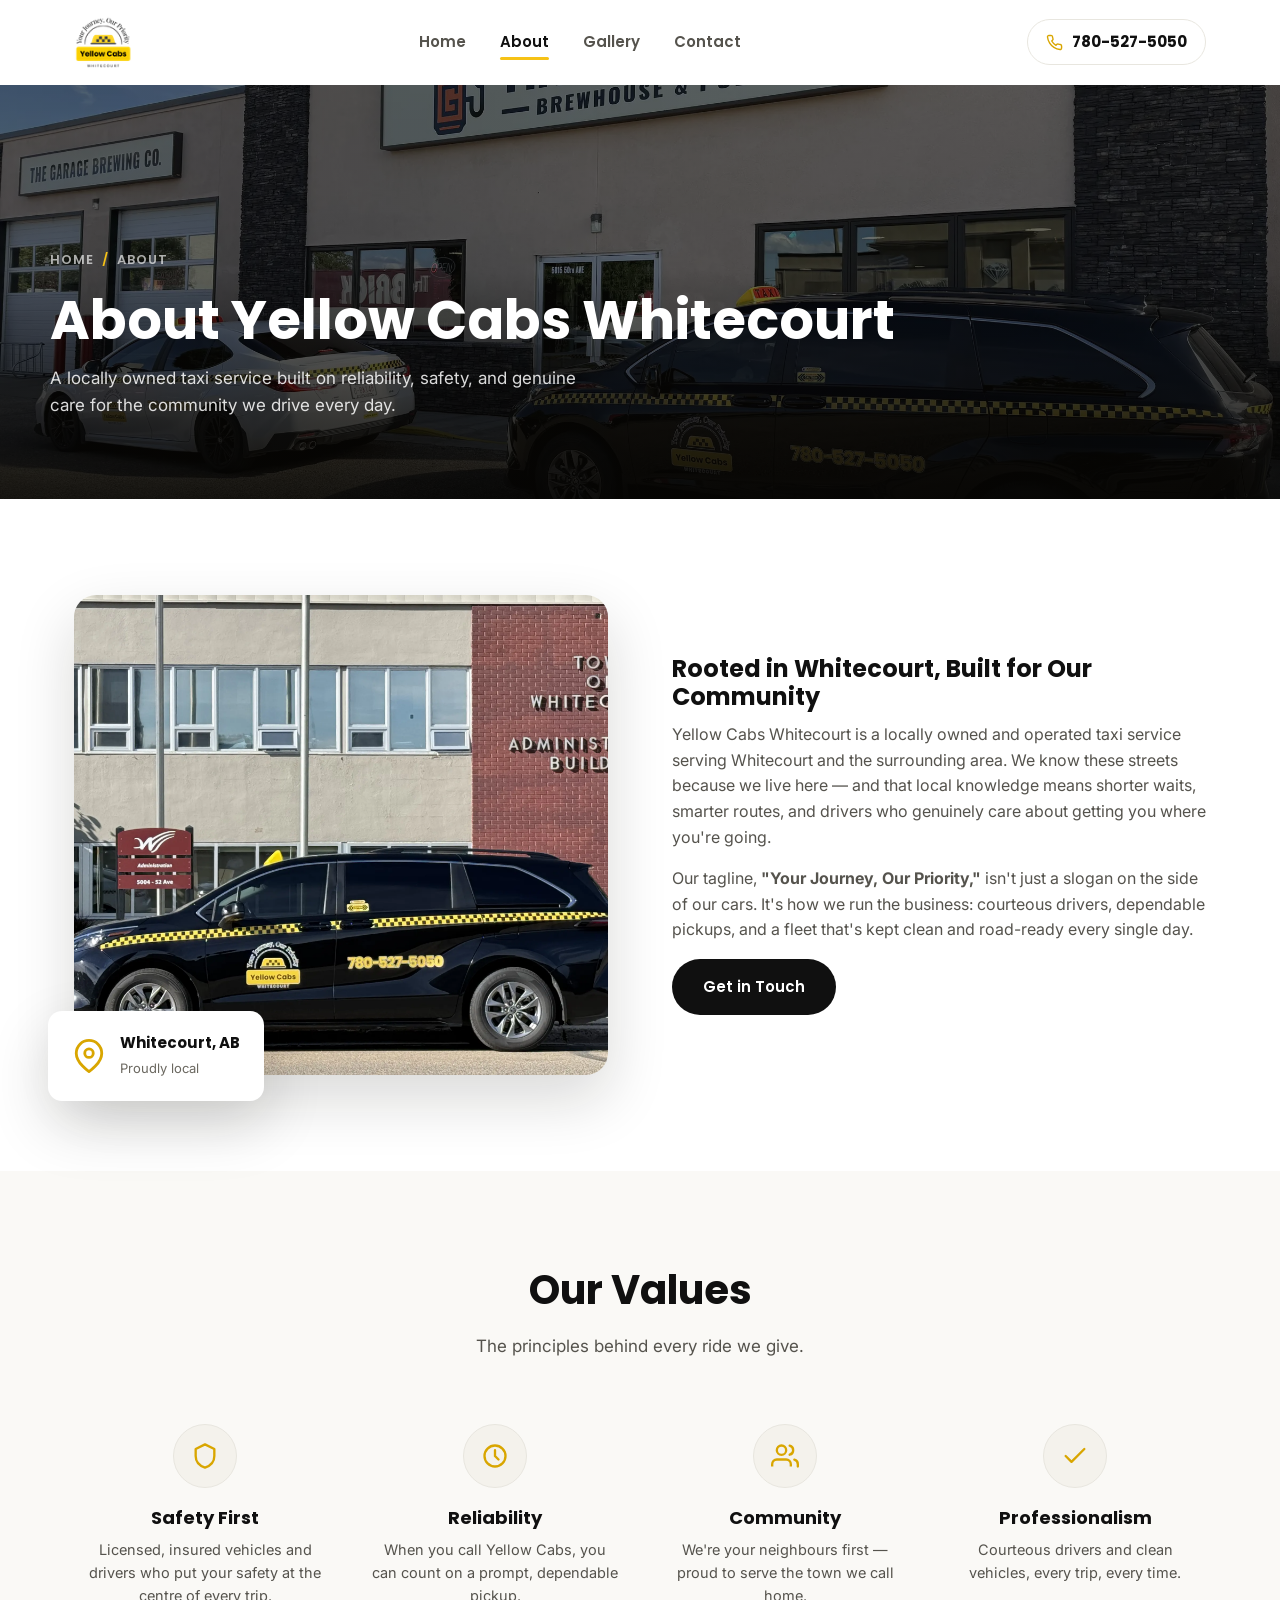
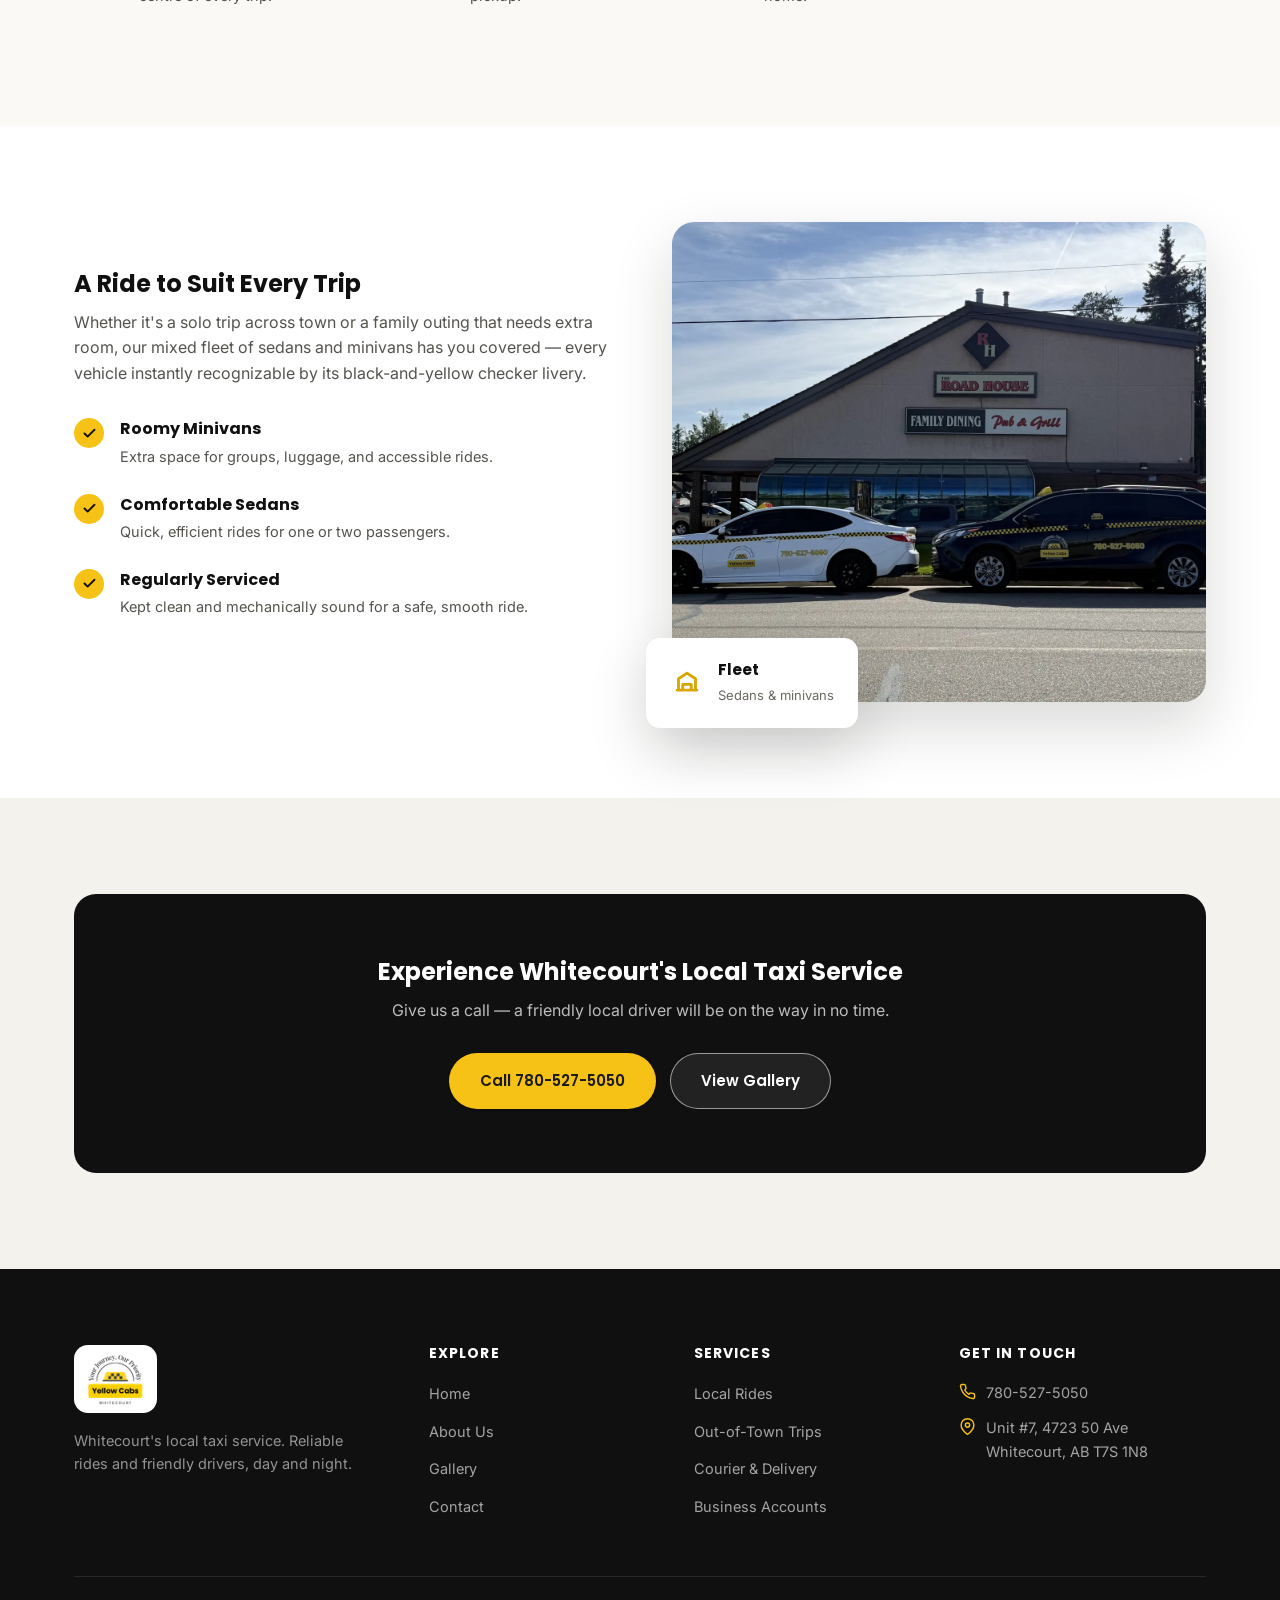
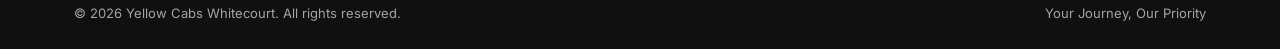
==== about.html @ 1f2db52a "Move site files to repo root for static host deploy Hostinger's Git deploy publishes the repo as-is " ====
<!DOCTYPE html>
<html lang="en">
<head>
<meta charset="UTF-8">
<meta name="viewport" content="width=device-width, initial-scale=1.0">
<title>About Us | Yellow Cabs Whitecourt</title>
<meta name="description" content="Learn about Yellow Cabs Whitecourt — a locally owned and operated taxi service committed to safe, reliable, courteous rides across Whitecourt, Alberta.">
<link rel="icon" type="image/svg+xml" href="favicon.svg">
<link rel="preconnect" href="https://fonts.googleapis.com">
<link rel="preconnect" href="https://fonts.gstatic.com" crossorigin>
<link rel="stylesheet" href="css/style.css">
</head>
<body>
<a class="skip-link" href="#main-content">Skip to main content</a>

<header class="site-header">
  <div class="container header-inner">
    <a href="index.html" class="brand">
      <img src="images/logo.webp" alt="Yellow Cabs Whitecourt" class="brand-logo" width="68" height="60">
    </a>

    <nav class="main-nav" id="mainNav">
      <ul>
        <li><a href="index.html">Home</a></li>
        <li><a href="about.html" class="active">About</a></li>
        <li><a href="gallery.html">Gallery</a></li>
        <li><a href="contact.html">Contact</a></li>
      </ul>
    </nav>

    <div class="header-actions">
      <a href="tel:7805275050" class="phone-pill" aria-label="Call Yellow Cabs Whitecourt at 780-527-5050">
        <svg aria-hidden="true" focusable="false" viewBox="0 0 24 24" fill="none" stroke="currentColor" stroke-width="2"><path d="M22 16.92v3a2 2 0 0 1-2.18 2 19.79 19.79 0 0 1-8.63-3.07 19.5 19.5 0 0 1-6-6 19.79 19.79 0 0 1-3.07-8.67A2 2 0 0 1 4.11 2h3a2 2 0 0 1 2 1.72c.127.96.361 1.903.7 2.81a2 2 0 0 1-.45 2.11L8.09 9.91a16 16 0 0 0 6 6l1.27-1.27a2 2 0 0 1 2.11-.45c.907.339 1.85.573 2.81.7A2 2 0 0 1 22 16.92z" stroke-linecap="round" stroke-linejoin="round"/></svg>
        <span>780-527-5050</span>
      </a>
      <button class="nav-toggle" id="navToggle" aria-label="Toggle menu" aria-expanded="false" aria-controls="mainNav">
        <span class="nav-toggle-icon"><span></span></span>
      </button>
    </div>
  </div>
</header>

<main id="main-content">
<section class="page-hero">
  <div class="hero-media">
    <img src="images/hero/about-hero.webp" alt="Yellow Cabs Whitecourt taxis outside a local Whitecourt business">
  </div>
  <div class="container hero-content">
    <div class="breadcrumb">Home <span>/</span> About</div>
    <h1>About Yellow Cabs Whitecourt</h1>
    <p>A locally owned taxi service built on reliability, safety, and genuine care for the community we drive every day.</p>
  </div>
</section>

<section class="section">
  <div class="container">
    <div class="split">
      <div class="split-media">
        <img src="images/hero/about-story.webp" alt="Yellow Cabs Whitecourt taxi outside the Town of Whitecourt Administration Building" loading="lazy">
        <div class="float-card">
          <svg aria-hidden="true" focusable="false" viewBox="0 0 24 24" fill="none" stroke="currentColor" stroke-width="2"><path d="M21 10c0 7-9 13-9 13s-9-6-9-13a9 9 0 0 1 18 0z"/><circle cx="12" cy="10" r="3"/></svg>
          <div><b>Whitecourt, AB</b><span>Proudly local</span></div>
        </div>
      </div>
      <div>
        <h2>Rooted in Whitecourt, Built for Our Community</h2>
        <p>Yellow Cabs Whitecourt is a locally owned and operated taxi service serving Whitecourt and the surrounding area. We know these streets because we live here — and that local knowledge means shorter waits, smarter routes, and drivers who genuinely care about getting you where you're going.</p>
        <p>Our tagline, <strong>"Your Journey, Our Priority,"</strong> isn't just a slogan on the side of our cars. It's how we run the business: courteous drivers, dependable pickups, and a fleet that's kept clean and road-ready every single day.</p>
        <a href="contact.html" class="btn btn-dark">Get in Touch</a>
      </div>
    </div>
  </div>
</section>

<section class="section section--soft">
  <div class="container">
    <div class="section-head center">
      <h2>Our Values</h2>
      <p>The principles behind every ride we give.</p>
    </div>
    <div class="grid grid-4">
      <div class="value-card">
        <div class="value-icon"><svg aria-hidden="true" focusable="false" viewBox="0 0 24 24" fill="none" stroke="currentColor" stroke-width="2"><path d="M12 2l8 4v6c0 5-3.4 8.4-8 10-4.6-1.6-8-5-8-10V6l8-4z" stroke-linecap="round" stroke-linejoin="round"/></svg></div>
        <h3>Safety First</h3>
        <p>Licensed, insured vehicles and drivers who put your safety at the centre of every trip.</p>
      </div>
      <div class="value-card">
        <div class="value-icon"><svg aria-hidden="true" focusable="false" viewBox="0 0 24 24" fill="none" stroke="currentColor" stroke-width="2"><circle cx="12" cy="12" r="9"/><path d="M12 7v5l3 3" stroke-linecap="round"/></svg></div>
        <h3>Reliability</h3>
        <p>When you call Yellow Cabs, you can count on a prompt, dependable pickup.</p>
      </div>
      <div class="value-card">
        <div class="value-icon"><svg aria-hidden="true" focusable="false" viewBox="0 0 24 24" fill="none" stroke="currentColor" stroke-width="2"><path d="M17 21v-2a4 4 0 0 0-4-4H5a4 4 0 0 0-4 4v2"/><circle cx="9" cy="7" r="4"/><path d="M23 21v-2a4 4 0 0 0-3-3.87M16 3.13a4 4 0 0 1 0 7.75" stroke-linecap="round"/></svg></div>
        <h3>Community</h3>
        <p>We're your neighbours first — proud to serve the town we call home.</p>
      </div>
      <div class="value-card">
        <div class="value-icon"><svg aria-hidden="true" focusable="false" viewBox="0 0 24 24" fill="none" stroke="currentColor" stroke-width="2"><path d="M20 6L9 17l-5-5" stroke-linecap="round" stroke-linejoin="round"/></svg></div>
        <h3>Professionalism</h3>
        <p>Courteous drivers and clean vehicles, every trip, every time.</p>
      </div>
    </div>
  </div>
</section>

<section class="section">
  <div class="container">
    <div class="split reverse">
      <div class="split-media">
        <img src="images/gallery/full/cab-13.webp" alt="Yellow Cabs Whitecourt taxi vehicle" loading="lazy">
        <div class="float-card">
          <svg aria-hidden="true" focusable="false" viewBox="0 0 24 24" fill="none" stroke="currentColor" stroke-width="2"><path d="M5 17h14M6 17V9l6-4 6 4v8M9 17v-4h6v4" stroke-linecap="round" stroke-linejoin="round"/></svg>
          <div><b>Fleet</b><span>Sedans &amp; minivans</span></div>
        </div>
      </div>
      <div>
        <h2>A Ride to Suit Every Trip</h2>
        <p>Whether it's a solo trip across town or a family outing that needs extra room, our mixed fleet of sedans and minivans has you covered — every vehicle instantly recognizable by its black-and-yellow checker livery.</p>
        <ul class="feature-list">
          <li>
            <span class="check"><svg aria-hidden="true" focusable="false" viewBox="0 0 24 24" fill="none" stroke="currentColor" stroke-width="3"><path d="M20 6L9 17l-5-5" stroke-linecap="round" stroke-linejoin="round"/></svg></span>
            <div><b>Roomy Minivans</b><span>Extra space for groups, luggage, and accessible rides.</span></div>
          </li>
          <li>
            <span class="check"><svg aria-hidden="true" focusable="false" viewBox="0 0 24 24" fill="none" stroke="currentColor" stroke-width="3"><path d="M20 6L9 17l-5-5" stroke-linecap="round" stroke-linejoin="round"/></svg></span>
            <div><b>Comfortable Sedans</b><span>Quick, efficient rides for one or two passengers.</span></div>
          </li>
          <li>
            <span class="check"><svg aria-hidden="true" focusable="false" viewBox="0 0 24 24" fill="none" stroke="currentColor" stroke-width="3"><path d="M20 6L9 17l-5-5" stroke-linecap="round" stroke-linejoin="round"/></svg></span>
            <div><b>Regularly Serviced</b><span>Kept clean and mechanically sound for a safe, smooth ride.</span></div>
          </li>
        </ul>
      </div>
    </div>
  </div>
</section>

<section class="section section--alt">
  <div class="container">
    <div class="cta-dark">
      <h2>Experience Whitecourt's Local Taxi Service</h2>
      <p>Give us a call — a friendly local driver will be on the way in no time.</p>
      <div class="actions">
        <a href="tel:7805275050" class="btn btn-primary">Call 780-527-5050</a>
        <a href="gallery.html" class="btn btn-outline-light">View Gallery</a>
      </div>
    </div>
  </div>
</section>

</main>

<footer class="site-footer">
  <div class="container">
    <div class="footer-top">
      <div class="footer-brand">
        <a href="index.html" class="brand">
          <span class="brand-logo-plate"><img src="images/logo.webp" alt="Yellow Cabs Whitecourt" class="brand-logo" width="68" height="60"></span>
        </a>
        <p>Whitecourt's local taxi service. Reliable rides and friendly drivers, day and night.</p>
      </div>
      <div class="footer-col">
        <h4>Explore</h4>
        <ul>
          <li><a href="index.html">Home</a></li>
          <li><a href="about.html">About Us</a></li>
          <li><a href="gallery.html">Gallery</a></li>
          <li><a href="contact.html">Contact</a></li>
        </ul>
      </div>
      <div class="footer-col">
        <h4>Services</h4>
        <ul>
          <li><a href="index.html#services">Local Rides</a></li>
          <li><a href="index.html#services">Out-of-Town Trips</a></li>
          <li><a href="index.html#services">Courier &amp; Delivery</a></li>
          <li><a href="index.html#services">Business Accounts</a></li>
        </ul>
      </div>
      <div class="footer-col">
        <h4>Get in Touch</h4>
        <ul>
          <li class="contact-line">
            <svg aria-hidden="true" focusable="false" viewBox="0 0 24 24" fill="none" stroke="currentColor" stroke-width="2"><path d="M22 16.92v3a2 2 0 0 1-2.18 2 19.79 19.79 0 0 1-8.63-3.07 19.5 19.5 0 0 1-6-6 19.79 19.79 0 0 1-3.07-8.67A2 2 0 0 1 4.11 2h3a2 2 0 0 1 2 1.72c.127.96.361 1.903.7 2.81a2 2 0 0 1-.45 2.11L8.09 9.91a16 16 0 0 0 6 6l1.27-1.27a2 2 0 0 1 2.11-.45c.907.339 1.85.573 2.81.7A2 2 0 0 1 22 16.92z" stroke-linecap="round" stroke-linejoin="round"/></svg>
            <a href="tel:7805275050">780-527-5050</a>
          </li>
          <li class="contact-line">
            <svg aria-hidden="true" focusable="false" viewBox="0 0 24 24" fill="none" stroke="currentColor" stroke-width="2"><path d="M21 10c0 7-9 13-9 13s-9-6-9-13a9 9 0 0 1 18 0z"/><circle cx="12" cy="10" r="3"/></svg>
            <span>Unit #7, 4723 50 Ave<br>Whitecourt, AB T7S 1N8</span>
          </li>
        </ul>
      </div>
    </div>
    <div class="footer-bottom">
      <span>&copy; <span id="year"></span> Yellow Cabs Whitecourt. All rights reserved.</span>
      <span>Your Journey, Our Priority</span>
    </div>
  </div>
</footer>

<script>document.getElementById('year').textContent = new Date().getFullYear();</script>
<script src="js/main.js"></script>
</body>
</html>
---- css/style.css ----
/* ===========================================================
   Yellow Cabs Whitecourt — stylesheet
   Light, premium, professional taxi company website
   =========================================================== */

@import url('https://fonts.googleapis.com/css2?family=Poppins:wght@500;600;700;800&family=Inter:wght@400;500;600;700&display=swap');

:root {
  --color-bg: #ffffff;
  --color-bg-soft: #faf9f6;
  --color-bg-alt: #f4f2ec;
  --color-ink: #1a1a1a;
  --color-ink-soft: #55534d;
  --color-ink-faint: #6b6860;
  --color-line: #e8e6df;
  --color-accent: #f6c216;
  --color-accent-dark: #d9a600;
  --color-accent-ink: #1a1a1a;
  --color-black: #101010;
  --color-black-soft: #201f1c;
  --shadow-sm: 0 1px 3px rgba(20, 18, 10, 0.06), 0 1px 2px rgba(20, 18, 10, 0.08);
  --shadow-md: 0 8px 24px rgba(20, 18, 10, 0.10);
  --shadow-lg: 0 24px 60px rgba(20, 18, 10, 0.16);
  --radius-sm: 8px;
  --radius-md: 14px;
  --radius-lg: 22px;
  --radius-pill: 999px;
  --font-head: 'Poppins', 'Segoe UI', Arial, sans-serif;
  --font-body: 'Inter', 'Segoe UI', Arial, sans-serif;
  --container: 1180px;
}

* { box-sizing: border-box; }
html { scroll-behavior: smooth; }

body {
  margin: 0;
  font-family: var(--font-body);
  color: var(--color-ink);
  background: var(--color-bg);
  line-height: 1.6;
  -webkit-font-smoothing: antialiased;
}

img { max-width: 100%; display: block; }
a { color: inherit; text-decoration: none; }
ul { margin: 0; padding: 0; list-style: none; }
h1, h2, h3, h4 { font-family: var(--font-head); font-weight: 700; line-height: 1.15; margin: 0 0 .5em; color: var(--color-black); }
p { margin: 0 0 1em; color: var(--color-ink-soft); }
button { font-family: inherit; }

::selection { background: var(--color-accent); color: var(--color-black); }

/* Focus rings: dark ring for controls on light surfaces, yellow ring for
   controls that sit on photos / the dark header, footer and lightbox. */
:focus-visible {
  outline: 3px solid var(--color-black);
  outline-offset: 3px;
  border-radius: 4px;
}
.hero :focus-visible,
.page-hero :focus-visible,
.trust-bar :focus-visible,
.site-footer :focus-visible,
.cta-dark :focus-visible,
.lightbox :focus-visible {
  outline-color: var(--color-accent);
}
.btn:focus-visible { border-radius: var(--radius-pill); }
.phone-pill:focus-visible { border-radius: var(--radius-pill); }
.nav-toggle:focus-visible,
.lightbox-close:focus-visible,
.lightbox-prev:focus-visible,
.lightbox-next:focus-visible {
  border-radius: 50%;
}
.gallery-grid figure:focus-visible { border-radius: var(--radius-md); outline-offset: 2px; }

.skip-link {
  position: absolute;
  top: -60px;
  left: 16px;
  z-index: 1200;
  background: var(--color-black);
  color: #fff;
  font-family: var(--font-head);
  font-weight: 600;
  font-size: 14px;
  padding: 12px 20px;
  border-radius: var(--radius-sm);
  transition: top .2s ease;
}
.skip-link:focus-visible {
  top: 16px;
  outline-color: var(--color-accent);
}

.visually-hidden {
  position: absolute;
  width: 1px; height: 1px;
  padding: 0; margin: -1px;
  overflow: hidden;
  clip: rect(0,0,0,0);
  white-space: nowrap;
  border: 0;
}

@media (prefers-reduced-motion: reduce) {
  html { scroll-behavior: auto; }
  *, *::before, *::after {
    animation-duration: 0.001ms !important;
    animation-iteration-count: 1 !important;
    transition-duration: 0.001ms !important;
    scroll-behavior: auto !important;
  }
  .service-card:hover,
  .btn:hover,
  .strip a:hover img,
  .gallery-grid figure:hover img {
    transform: none;
  }
}

.container {
  width: 100%;
  max-width: var(--container);
  margin: 0 auto;
  padding: 0 24px;
}

.section { padding: 96px 0; }
.section--soft { background: var(--color-bg-soft); }
.section--alt { background: var(--color-bg-alt); }
.section--tight { padding: 64px 0; }

.section-head { max-width: 640px; margin-bottom: 56px; }
.section-head.center { margin-left: auto; margin-right: auto; text-align: center; }
.section-head h2 { font-size: clamp(28px, 3.4vw, 40px); }
.section-head p { font-size: 17px; }

/* ---------- Buttons ---------- */
.btn {
  display: inline-flex;
  align-items: center;
  justify-content: center;
  gap: 10px;
  font-family: var(--font-head);
  font-weight: 600;
  font-size: 15px;
  padding: 15px 30px;
  border-radius: var(--radius-pill);
  border: 1px solid transparent;
  cursor: pointer;
  transition: transform .18s ease, box-shadow .18s ease, background .18s ease, color .18s ease, border-color .18s ease;
  white-space: nowrap;
}
.btn svg { width: 18px; height: 18px; flex: none; }
.btn-primary {
  background: var(--color-accent);
  color: var(--color-accent-ink);
  box-shadow: var(--shadow-sm);
}
.btn-primary:hover { background: var(--color-accent-dark); transform: translateY(-2px); box-shadow: var(--shadow-md); }
.btn-dark {
  background: var(--color-black);
  color: #fff;
}
.btn-dark:hover { background: var(--color-black-soft); transform: translateY(-2px); box-shadow: var(--shadow-md); }
.btn-outline {
  background: transparent;
  color: var(--color-black);
  border-color: rgba(16,16,16,.18);
}
.btn-outline:hover { border-color: var(--color-black); transform: translateY(-2px); }
.btn-outline-light {
  background: rgba(255,255,255,.08);
  color: #fff;
  border-color: rgba(255,255,255,.55);
  backdrop-filter: blur(6px);
}
.btn-outline-light:hover { background: rgba(255,255,255,.18); border-color: #fff; }
.btn-block { width: 100%; }

/* ---------- Header ---------- */
.site-header {
  position: sticky;
  top: 0;
  z-index: 100;
  background: rgba(255,255,255,.92);
  backdrop-filter: blur(10px);
  border-bottom: 1px solid transparent;
  transition: box-shadow .25s ease, border-color .25s ease;
}
.site-header.is-scrolled { box-shadow: 0 2px 18px rgba(20,18,10,.08); border-color: var(--color-line); }

.header-inner {
  display: flex;
  align-items: center;
  justify-content: space-between;
  gap: 24px;
  height: 84px;
}

.brand { display: flex; align-items: center; gap: 12px; }
.brand-logo { height: 52px; width: auto; flex: none; }
.brand-logo-plate {
  display: inline-flex;
  align-items: center;
  background: #fff;
  padding: 8px 12px;
  border-radius: var(--radius-md);
}

.main-nav { display: flex; align-items: center; gap: 40px; }
.main-nav ul { display: flex; gap: 34px; }
.main-nav a {
  font-family: var(--font-head);
  font-weight: 600;
  font-size: 15px;
  color: var(--color-ink-soft);
  position: relative;
  padding: 6px 0;
  transition: color .18s ease;
}
.main-nav a:hover { color: var(--color-black); }
.main-nav a.active { color: var(--color-black); }
.main-nav a.active::after {
  content: "";
  position: absolute;
  left: 0; right: 0; bottom: -2px;
  height: 3px;
  border-radius: 2px;
  background: var(--color-accent);
}

.header-actions { display: flex; align-items: center; gap: 14px; }
.phone-pill {
  display: inline-flex;
  align-items: center;
  gap: 9px;
  font-family: var(--font-head);
  font-weight: 700;
  font-size: 15px;
  color: var(--color-black);
  padding: 10px 18px;
  border: 1.5px solid var(--color-line);
  border-radius: var(--radius-pill);
  transition: border-color .18s ease, background .18s ease;
}
.phone-pill svg { width: 17px; height: 17px; color: var(--color-accent-dark); flex: none; }
.phone-pill:hover { border-color: var(--color-accent); background: var(--color-bg-soft); }

.nav-toggle {
  display: none;
  width: 44px; height: 44px;
  border-radius: 50%;
  border: 1.5px solid var(--color-line);
  background: #fff;
  align-items: center;
  justify-content: center;
  cursor: pointer;
}
.nav-toggle span, .nav-toggle::before, .nav-toggle::after { content:""; }
.nav-toggle-icon { position: relative; width: 20px; height: 14px; }
.nav-toggle-icon span, .nav-toggle-icon::before, .nav-toggle-icon::after {
  content: "";
  position: absolute; left: 0; right: 0; height: 2px; background: var(--color-black); border-radius: 2px;
  transition: transform .25s ease, opacity .25s ease, top .25s ease;
}
.nav-toggle-icon::before { top: 0; }
.nav-toggle-icon span { top: 6px; }
.nav-toggle-icon::after { top: 12px; }
.nav-toggle.is-open .nav-toggle-icon::before { top: 6px; transform: rotate(45deg); }
.nav-toggle.is-open .nav-toggle-icon span { opacity: 0; }
.nav-toggle.is-open .nav-toggle-icon::after { top: 6px; transform: rotate(-45deg); }

/* ---------- Hero ---------- */
.hero {
  position: relative;
  min-height: 88vh;
  display: flex;
  align-items: flex-end;
  color: #fff;
  overflow: hidden;
}
.hero-media { position: absolute; inset: 0; z-index: 0; }
.hero-media img { width: 100%; height: 100%; object-fit: cover; }
.hero-media::after {
  content: "";
  position: absolute; inset: 0;
  background: linear-gradient(180deg, rgba(8,7,5,.58) 0%, rgba(8,7,5,.58) 45%, rgba(6,5,3,.92) 100%);
}
.hero-content { position: relative; z-index: 1; padding: 120px 0 76px; }
.hero h1 {
  color: #fff;
  font-size: clamp(38px, 5.6vw, 68px);
  max-width: 820px;
  letter-spacing: -.01em;
  margin-bottom: 22px;
}
.hero h1 em { font-style: normal; color: var(--color-accent); }
.hero .lead {
  color: rgba(255,255,255,.86);
  font-size: 19px;
  max-width: 560px;
  margin-bottom: 38px;
}
.hero-actions { display: flex; gap: 16px; flex-wrap: wrap; margin-bottom: 56px; }
.hero-stats {
  display: grid;
  grid-template-columns: repeat(4, auto);
  gap: 40px;
  border-top: 1px solid rgba(255,255,255,.2);
  padding-top: 30px;
  max-width: 780px;
}
.hero-stats .stat b { display:block; font-family: var(--font-head); font-size: 26px; color: #fff; }
.hero-stats .stat span { font-size: 13px; color: rgba(255,255,255,.7); }

/* page hero (about/gallery/contact) */
.page-hero {
  position: relative;
  min-height: 46vh;
  display: flex;
  align-items: center;
  color: #fff;
  overflow: hidden;
}
.page-hero .hero-content { padding: 150px 0 64px; }
.page-hero h1 { color: #fff; font-size: clamp(34px, 5vw, 54px); margin-bottom: 14px; }
.page-hero p { color: rgba(255,255,255,.85); font-size: 17px; max-width: 560px; margin: 0; }
.breadcrumb { display:flex; gap:8px; align-items:center; font-size:13px; font-weight:600; font-family: var(--font-head); color: rgba(255,255,255,.65); margin-bottom: 18px; text-transform: uppercase; letter-spacing: .08em;}
.breadcrumb span { color: var(--color-accent); }

/* ---------- Trust bar ---------- */
.trust-bar {
  background: var(--color-black);
  color: #fff;
}
.trust-bar .container {
  display: flex;
  flex-wrap: wrap;
  gap: 20px 44px;
  justify-content: space-between;
  padding-top: 26px;
  padding-bottom: 26px;
}
.trust-item { display: flex; align-items: center; gap: 12px; font-family: var(--font-head); font-weight: 600; font-size: 14.5px; color: rgba(255,255,255,.92); }
.trust-item svg { width: 22px; height: 22px; color: var(--color-accent); flex: none; }

/* ---------- Cards / grids ---------- */
.grid { display: grid; gap: 28px; }
.grid-3 { grid-template-columns: repeat(3, 1fr); }
.grid-2 { grid-template-columns: repeat(2, 1fr); }
.grid-4 { grid-template-columns: repeat(4, 1fr); }

.service-card {
  background: #fff;
  border: 1px solid var(--color-line);
  border-radius: var(--radius-lg);
  padding: 34px 28px;
  transition: transform .2s ease, box-shadow .2s ease, border-color .2s ease;
}
.service-card:hover { transform: translateY(-6px); box-shadow: var(--shadow-md); border-color: transparent; }
.service-icon {
  width: 54px; height: 54px;
  border-radius: 16px;
  background: var(--color-accent);
  display: flex; align-items: center; justify-content: center;
  margin-bottom: 22px;
}
.service-icon svg { width: 26px; height: 26px; color: var(--color-black); }
.service-card h3 { font-size: 19px; margin-bottom: 10px; }
.service-card p { font-size: 15px; margin: 0; }

.value-card { text-align: center; padding: 8px; }
.value-icon {
  width: 64px; height: 64px;
  margin: 0 auto 20px;
  border-radius: 50%;
  background: var(--color-bg-alt);
  border: 1.5px solid var(--color-line);
  display: flex; align-items: center; justify-content: center;
}
.value-icon svg { width: 28px; height: 28px; color: var(--color-accent-dark); }
.value-card h3 { font-size: 18px; }
.value-card p { font-size: 14.5px; }

/* ---------- Split / feature sections ---------- */
.split {
  display: grid;
  grid-template-columns: 1fr 1fr;
  gap: 64px;
  align-items: center;
}
.split.reverse .split-media { order: 2; }
.split-media { position: relative; }
.split-media img { border-radius: var(--radius-lg); box-shadow: var(--shadow-lg); width: 100%; height: 480px; object-fit: cover; }
.split-media .float-card {
  position: absolute;
  bottom: -26px; left: -26px;
  background: #fff;
  border-radius: var(--radius-md);
  box-shadow: var(--shadow-lg);
  padding: 20px 24px;
  display: flex;
  align-items: center;
  gap: 14px;
}
.split-media .float-card svg { width: 34px; height: 34px; color: var(--color-accent-dark); flex: none; }
.split-media .float-card b { display:block; font-family: var(--font-head); font-size: 15px; color: var(--color-black); }
.split-media .float-card span { font-size: 13px; color: var(--color-ink-faint); }

.feature-list { display: flex; flex-direction: column; gap: 22px; margin: 30px 0 34px; }
.feature-list li { display: flex; gap: 16px; align-items: flex-start; }
.feature-list .check {
  width: 30px; height: 30px; border-radius: 50%;
  background: var(--color-accent);
  display: flex; align-items: center; justify-content: center;
  flex: none; margin-top: 2px;
}
.feature-list .check svg { width: 15px; height: 15px; color: var(--color-black); }
.feature-list b { display:block; font-family: var(--font-head); font-size: 16px; color: var(--color-black); margin-bottom: 2px; }
.feature-list span { font-size: 14.5px; color: var(--color-ink-soft); }

/* ---------- CTA banner ---------- */
.cta-banner {
  background: var(--color-accent);
  border-radius: var(--radius-lg);
  padding: 56px 60px;
  display: flex;
  align-items: center;
  justify-content: space-between;
  gap: 30px;
  flex-wrap: wrap;
}
.cta-banner h2 { font-size: clamp(24px, 3vw, 32px); margin-bottom: 8px; }
.cta-banner p { color: rgba(16,16,16,.72); margin: 0; font-size: 16px; }
.cta-banner .actions { display: flex; gap: 14px; flex-wrap: wrap; }

.cta-dark {
  background: var(--color-black);
  color: #fff;
  border-radius: var(--radius-lg);
  padding: 64px 60px;
  text-align: center;
}
.cta-dark h2 { color: #fff; }
.cta-dark p { color: rgba(255,255,255,.72); max-width: 520px; margin: 0 auto 30px; }
.cta-dark .actions { display: flex; gap: 14px; justify-content: center; flex-wrap: wrap; }

/* ---------- Mini gallery strip ---------- */
.strip { display: grid; grid-template-columns: repeat(4, 1fr); gap: 18px; }
.strip a { border-radius: var(--radius-md); overflow: hidden; display: block; position: relative; aspect-ratio: 4/5; }
.strip img { width: 100%; height: 100%; object-fit: cover; transition: transform .5s ease; }
.strip a:hover img { transform: scale(1.08); }

/* ---------- Gallery grid ---------- */
.gallery-grid {
  column-count: 4;
  column-gap: 16px;
}
.gallery-grid figure {
  margin: 0 0 16px;
  break-inside: avoid;
  border-radius: var(--radius-md);
  overflow: hidden;
  position: relative;
  cursor: zoom-in;
  background: var(--color-bg-alt);
}
.gallery-grid img { width: 100%; height: auto; display: block; transition: transform .5s ease; }
.gallery-grid figure:hover img { transform: scale(1.06); }
.gallery-grid figure::after {
  content: "";
  position: absolute; inset: 0;
  background: linear-gradient(180deg, rgba(0,0,0,0) 55%, rgba(0,0,0,.35) 100%);
  opacity: 0;
  transition: opacity .3s ease;
}
.gallery-grid figure:hover::after { opacity: 1; }
.gallery-grid figure .zoom-badge {
  position: absolute; top: 12px; right: 12px;
  width: 34px; height: 34px; border-radius: 50%;
  background: rgba(255,255,255,.9);
  display: flex; align-items: center; justify-content: center;
  opacity: 0; transform: translateY(-6px);
  transition: opacity .25s ease, transform .25s ease;
}
.gallery-grid figure:hover .zoom-badge { opacity: 1; transform: translateY(0); }
.gallery-grid figure .zoom-badge svg { width: 16px; height: 16px; color: var(--color-black); }

.gallery-loading { text-align:center; padding: 60px 0; color: var(--color-ink-faint); font-family: var(--font-head); }

/* ---------- Lightbox ---------- */
.lightbox {
  position: fixed; inset: 0; z-index: 1000;
  background: rgba(10,9,6,.94);
  display: flex; align-items: center; justify-content: center;
  opacity: 0; visibility: hidden;
  transition: opacity .25s ease;
  padding: 40px;
}
.lightbox.is-open { opacity: 1; visibility: visible; }
.lightbox img { max-width: 90vw; max-height: 84vh; border-radius: 10px; box-shadow: 0 30px 80px rgba(0,0,0,.6); }
.lightbox-close, .lightbox-prev, .lightbox-next {
  position: absolute;
  width: 50px; height: 50px;
  border-radius: 50%;
  background: rgba(255,255,255,.1);
  border: 1px solid rgba(255,255,255,.3);
  color: #fff;
  display: flex; align-items: center; justify-content: center;
  cursor: pointer;
  transition: background .2s ease;
}
.lightbox-close:hover, .lightbox-prev:hover, .lightbox-next:hover { background: rgba(255,255,255,.22); }
.lightbox-close { top: 26px; right: 26px; }
.lightbox-prev { left: 26px; top: 50%; transform: translateY(-50%); }
.lightbox-next { right: 26px; top: 50%; transform: translateY(-50%); }
.lightbox-close svg, .lightbox-prev svg, .lightbox-next svg { width: 20px; height: 20px; }
.lightbox-counter {
  position: absolute; bottom: 26px; left: 50%; transform: translateX(-50%);
  color: rgba(255,255,255,.75); font-family: var(--font-head); font-size: 13px; letter-spacing: .06em;
}

/* ---------- Contact page ---------- */
.contact-grid { display: grid; grid-template-columns: 1fr 1fr; gap: 60px; align-items: start; }
.contact-card {
  display: flex; gap: 18px;
  padding: 26px;
  background: #fff;
  border: 1px solid var(--color-line);
  border-radius: var(--radius-md);
  margin-bottom: 18px;
}
.contact-card .icon {
  width: 50px; height: 50px; border-radius: 14px; flex: none;
  background: var(--color-accent);
  display: flex; align-items: center; justify-content: center;
}
.contact-card .icon svg { width: 22px; height: 22px; color: var(--color-black); }
.contact-card h3 { font-size: 16px; margin-bottom: 4px; }
.contact-card p { margin: 0; font-size: 14.5px; }
.contact-card a.link { font-weight: 600; color: var(--color-black); }
.contact-card a.link:hover { color: var(--color-accent-dark); }

.map-frame {
  border-radius: var(--radius-lg);
  overflow: hidden;
  box-shadow: var(--shadow-md);
  border: 1px solid var(--color-line);
  height: 100%;
  min-height: 460px;
}
.map-frame iframe { width: 100%; height: 100%; min-height: 460px; border: 0; display: block; }

/* ---------- Footer ---------- */
.site-footer { background: var(--color-black); color: rgba(255,255,255,.72); padding: 76px 0 0; }
.footer-top { display: grid; grid-template-columns: 1.4fr 1fr 1fr 1.1fr; gap: 40px; padding-bottom: 56px; border-bottom: 1px solid rgba(255,255,255,.1); }
.footer-brand .brand { margin-bottom: 16px; }
.footer-brand p { font-size: 14.5px; color: rgba(255,255,255,.55); max-width: 280px; }

.footer-col h4 { color: #fff; font-size: 14px; text-transform: uppercase; letter-spacing: .08em; margin-bottom: 20px; }
.footer-col ul { display: flex; flex-direction: column; gap: 12px; }
.footer-col a { font-size: 14.5px; color: rgba(255,255,255,.62); transition: color .18s ease; }
.footer-col a:hover { color: var(--color-accent); }
.footer-col .contact-line { display: flex; gap: 10px; align-items: flex-start; font-size: 14.5px; color: rgba(255,255,255,.62); }
.footer-col .contact-line svg { width: 17px; height: 17px; color: var(--color-accent); flex: none; margin-top: 2px; }

.footer-bottom {
  display: flex; justify-content: space-between; align-items: center;
  padding: 26px 0; gap: 16px; flex-wrap: wrap;
  font-size: 13px; color: rgba(255,255,255,.62);
}
.footer-bottom a { color: rgba(255,255,255,.62); }
.footer-bottom a:hover { color: var(--color-accent); }

/* ---------- Utilities ---------- */
.mt-0 { margin-top: 0; }
.text-center { text-align: center; }

/* ---------- Responsive ---------- */
@media (max-width: 1024px) {
  .grid-3, .grid-4 { grid-template-columns: repeat(2, 1fr); }
  .split { grid-template-columns: 1fr; gap: 46px; }
  .split.reverse .split-media { order: 0; }
  .split-media img { height: 380px; }
  .gallery-grid { column-count: 3; }
  .footer-top { grid-template-columns: 1fr 1fr; }
  .hero-stats { grid-template-columns: repeat(4, auto); gap: 26px; }
  .contact-grid { grid-template-columns: 1fr; }
}

@media (max-width: 760px) {
  .section { padding: 64px 0; }
  /* top/height (not inset+bottom) because .site-header's backdrop-filter creates
     a new containing block for fixed descendants, so "bottom: 0" would resolve
     against the ~84px header box instead of the viewport. vh/dvh sidestep that. */
  .main-nav { position: fixed; top: 84px; left: 0; right: 0; height: calc(100vh - 84px); height: calc(100dvh - 84px); background: #fff; flex-direction: column; align-items: stretch; padding: 20px 24px 40px; gap: 0; transform: translateY(-12px); opacity: 0; visibility: hidden; pointer-events: none; transition: opacity .22s ease, transform .22s ease; overflow-y: auto; }
  .main-nav.is-open { opacity: 1; visibility: visible; pointer-events: auto; transform: translateY(0); }
  .main-nav ul { flex-direction: column; gap: 0; }
  .main-nav li { border-bottom: 1px solid var(--color-line); }
  .main-nav a { display: block; padding: 16px 4px; font-size: 17px; }
  .header-actions .phone-pill span { display: none; }
  .header-actions .phone-pill { width: 44px; height: 44px; padding: 0; justify-content: center; }
  .nav-toggle { display: flex; }
  .grid-3, .grid-4, .grid-2 { grid-template-columns: 1fr; }
  .hero-stats { grid-template-columns: repeat(2, auto); }
  .cta-banner, .cta-dark { padding: 40px 26px; text-align: center; justify-content: center; }
  .cta-banner { flex-direction: column; }
  .gallery-grid { column-count: 2; }
  .strip { grid-template-columns: repeat(2, 1fr); }
  .footer-top { grid-template-columns: 1fr; }
  .split-media .float-card { left: 14px; bottom: -20px; padding: 14px 18px; }
  .footer-bottom { flex-direction: column; text-align: center; }
}

@media (max-width: 480px) {
  .gallery-grid { column-count: 1; }
}
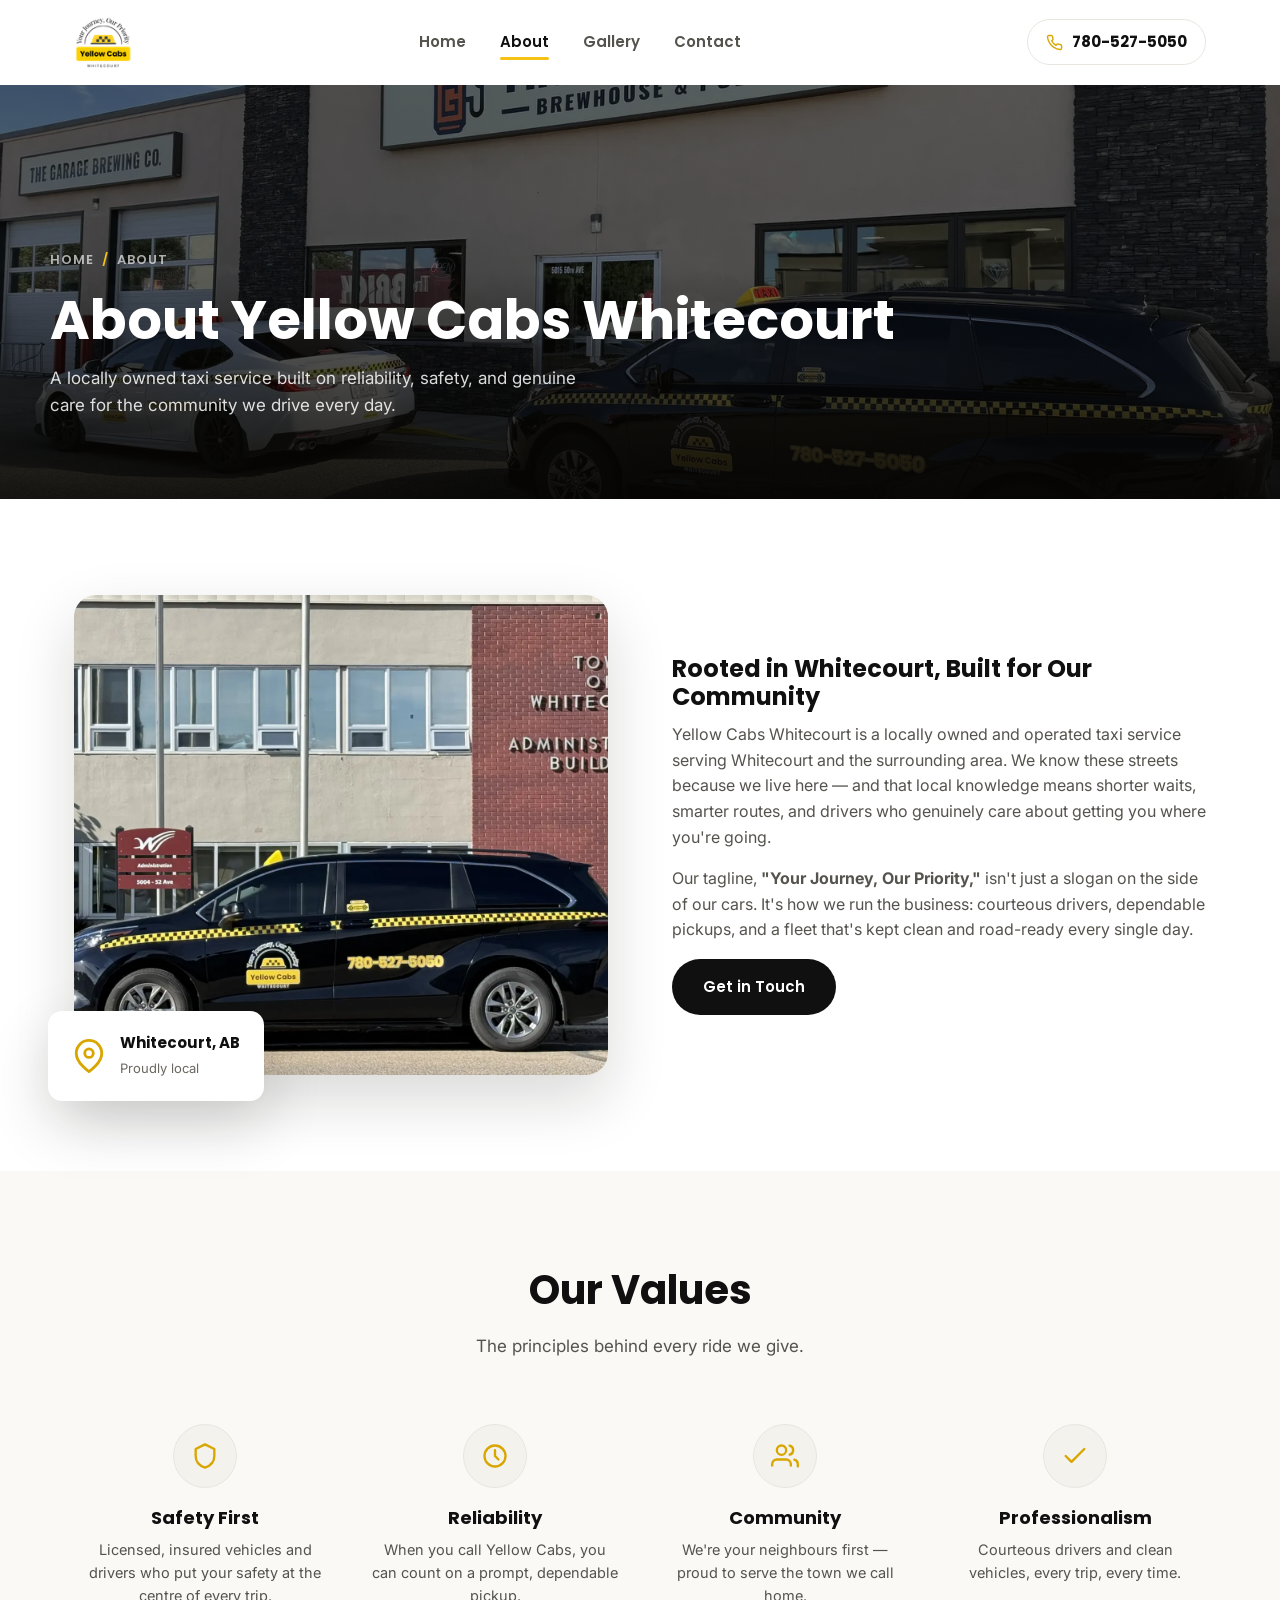
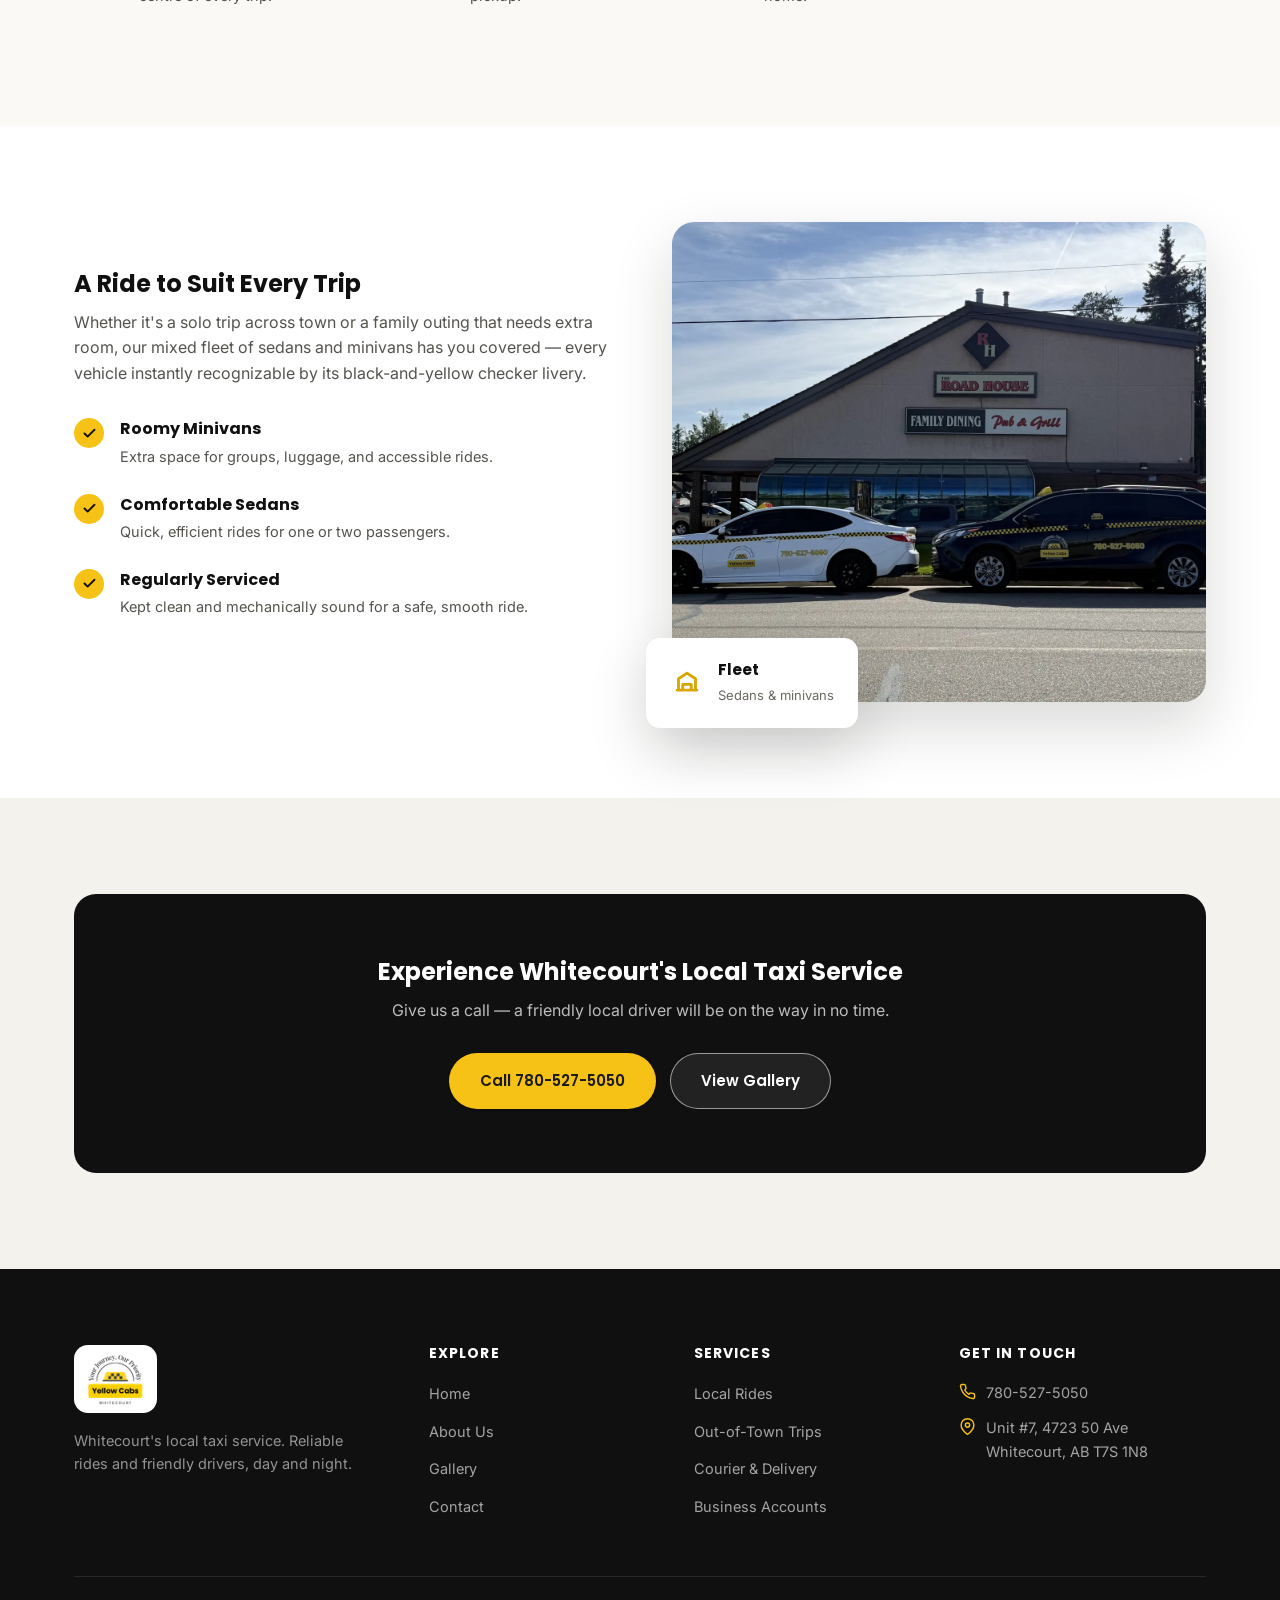
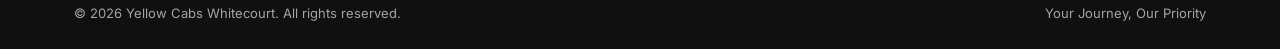
==== commit 615742c2: "SEO month 1: GA4, canonicals, OG/Twitter, schema, robots, sitemap, htaccess redirects, alt text, ima" ====
--- a/about.html
+++ b/about.html
@@ -3,8 +3,38 @@
 <head>
 <meta charset="UTF-8">
 <meta name="viewport" content="width=device-width, initial-scale=1.0">
+<!-- Google tag (GA4) -->
+<script async src="https://www.googletagmanager.com/gtag/js?id=G-EYVP5B3NM8"></script>
+<script>
+  window.dataLayer = window.dataLayer || [];
+  function gtag(){dataLayer.push(arguments);}
+  gtag('js', new Date());
+  gtag('config', 'G-EYVP5B3NM8');
+  // Track taps on phone and email links
+  document.addEventListener('click', function (e) {
+    var a = e.target.closest('a[href^="tel:"], a[href^="mailto:"]');
+    if (!a) return;
+    gtag('event', a.getAttribute('href').indexOf('tel:') === 0 ? 'phone_click' : 'email_click',
+         { link_url: a.getAttribute('href') });
+  });
+</script>
 <title>About Us | Yellow Cabs Whitecourt</title>
 <meta name="description" content="Learn about Yellow Cabs Whitecourt — a locally owned and operated taxi service committed to safe, reliable, courteous rides across Whitecourt, Alberta.">
+<link rel="canonical" href="https://yellowcabswhitecourt.com/about.html">
+<meta property="og:type" content="website">
+<meta property="og:site_name" content="Yellow Cabs Whitecourt">
+<meta property="og:locale" content="en_CA">
+<meta property="og:title" content="About Us | Yellow Cabs Whitecourt">
+<meta property="og:description" content="Learn about Yellow Cabs Whitecourt — a locally owned and operated taxi service committed to safe, reliable, courteous rides across Whitecourt, Alberta.">
+<meta property="og:url" content="https://yellowcabswhitecourt.com/about.html">
+<meta property="og:image" content="https://yellowcabswhitecourt.com/images/og-image.jpg">
+<meta property="og:image:width" content="1200">
+<meta property="og:image:height" content="630">
+<meta property="og:image:alt" content="Yellow Cabs Whitecourt taxis parked in Whitecourt, Alberta">
+<meta name="twitter:card" content="summary_large_image">
+<meta name="twitter:title" content="About Us | Yellow Cabs Whitecourt">
+<meta name="twitter:description" content="Learn about Yellow Cabs Whitecourt — a locally owned and operated taxi service committed to safe, reliable, courteous rides across Whitecourt, Alberta.">
+<meta name="twitter:image" content="https://yellowcabswhitecourt.com/images/og-image.jpg">
 <link rel="icon" type="image/svg+xml" href="favicon.svg">
 <link rel="preconnect" href="https://fonts.googleapis.com">
 <link rel="preconnect" href="https://fonts.gstatic.com" crossorigin>
@@ -15,13 +45,13 @@
 
 <header class="site-header">
   <div class="container header-inner">
-    <a href="index.html" class="brand">
+    <a href="/" class="brand">
       <img src="images/logo.webp" alt="Yellow Cabs Whitecourt" class="brand-logo" width="68" height="60">
     </a>
 
     <nav class="main-nav" id="mainNav">
       <ul>
-        <li><a href="index.html">Home</a></li>
+        <li><a href="/">Home</a></li>
         <li><a href="about.html" class="active">About</a></li>
         <li><a href="gallery.html">Gallery</a></li>
         <li><a href="contact.html">Contact</a></li>
@@ -154,7 +184,7 @@
   <div class="container">
     <div class="footer-top">
       <div class="footer-brand">
-        <a href="index.html" class="brand">
+        <a href="/" class="brand">
           <span class="brand-logo-plate"><img src="images/logo.webp" alt="Yellow Cabs Whitecourt" class="brand-logo" width="68" height="60"></span>
         </a>
         <p>Whitecourt's local taxi service. Reliable rides and friendly drivers, day and night.</p>
@@ -162,7 +192,7 @@
       <div class="footer-col">
         <h4>Explore</h4>
         <ul>
-          <li><a href="index.html">Home</a></li>
+          <li><a href="/">Home</a></li>
           <li><a href="about.html">About Us</a></li>
           <li><a href="gallery.html">Gallery</a></li>
           <li><a href="contact.html">Contact</a></li>
@@ -171,10 +201,10 @@
       <div class="footer-col">
         <h4>Services</h4>
         <ul>
-          <li><a href="index.html#services">Local Rides</a></li>
-          <li><a href="index.html#services">Out-of-Town Trips</a></li>
-          <li><a href="index.html#services">Courier &amp; Delivery</a></li>
-          <li><a href="index.html#services">Business Accounts</a></li>
+          <li><a href="/#services">Local Rides</a></li>
+          <li><a href="/#services">Out-of-Town Trips</a></li>
+          <li><a href="/#services">Courier &amp; Delivery</a></li>
+          <li><a href="/#services">Business Accounts</a></li>
         </ul>
       </div>
       <div class="footer-col">
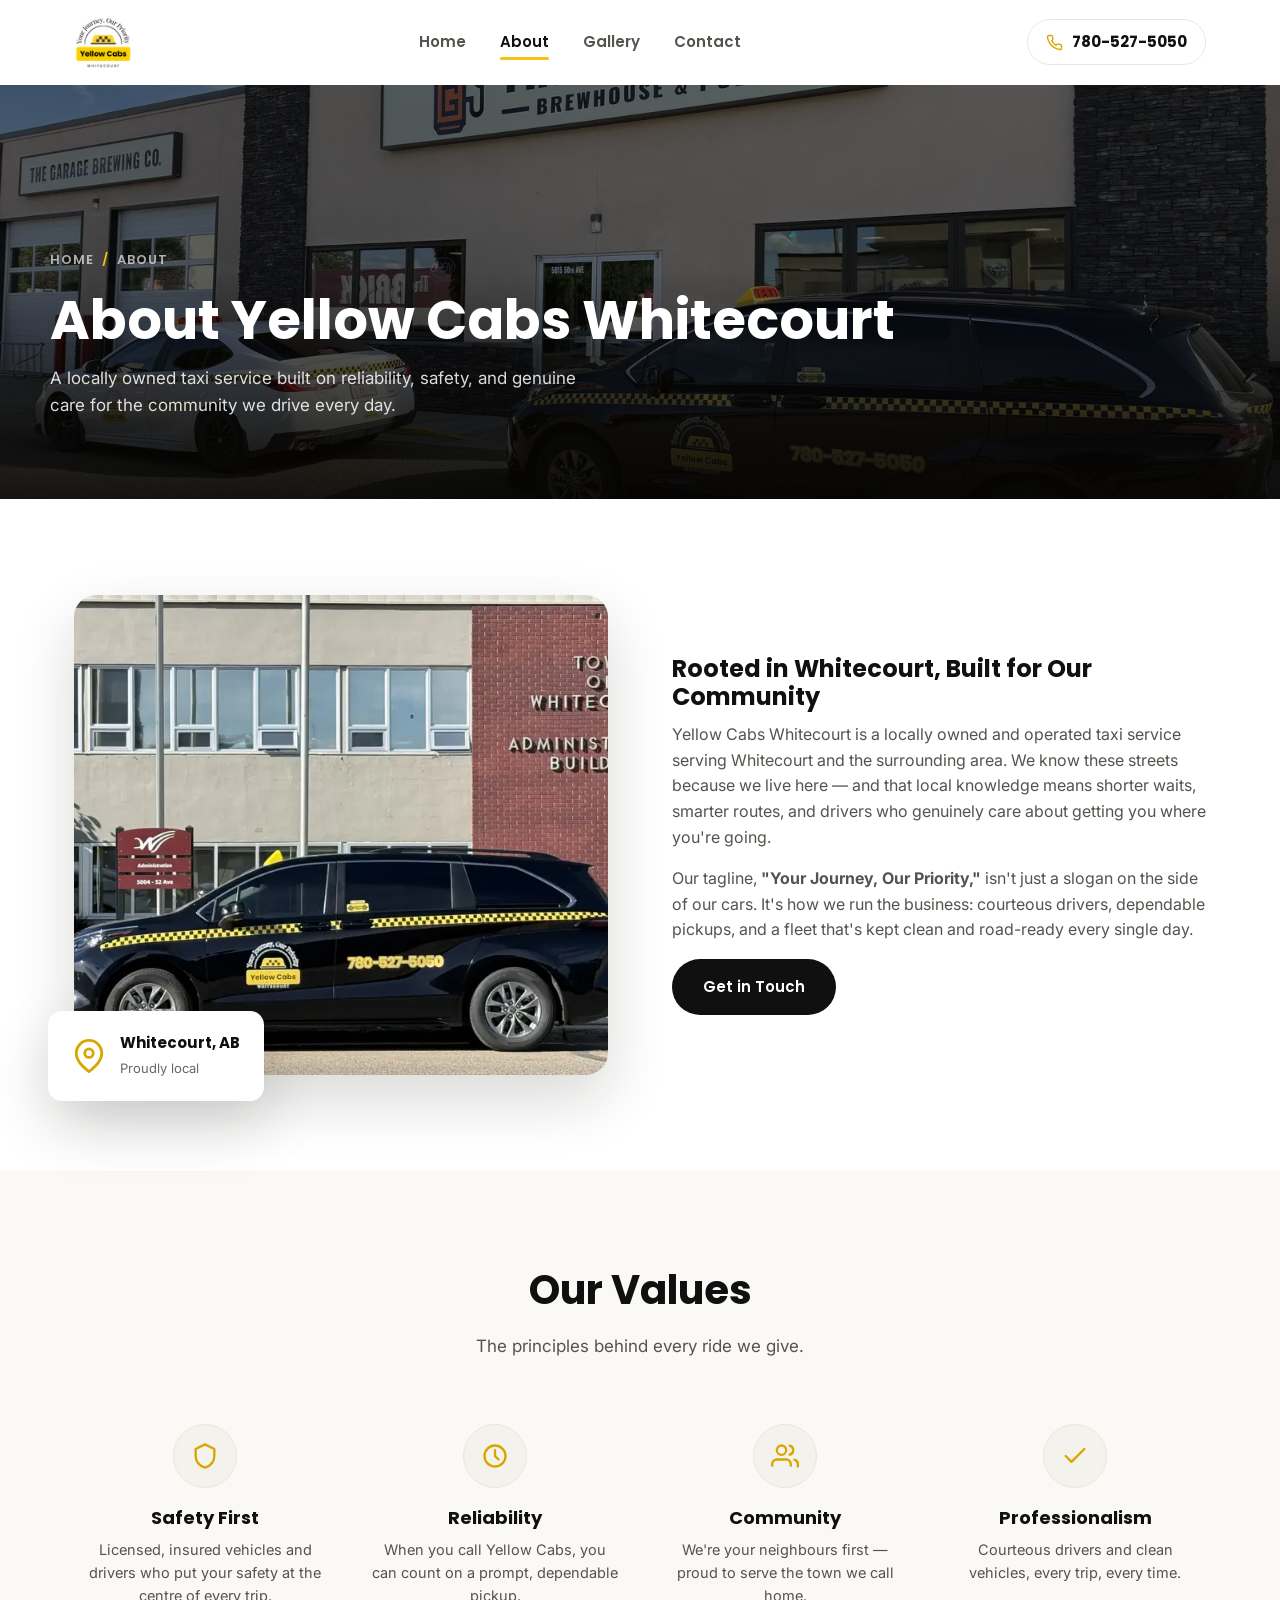
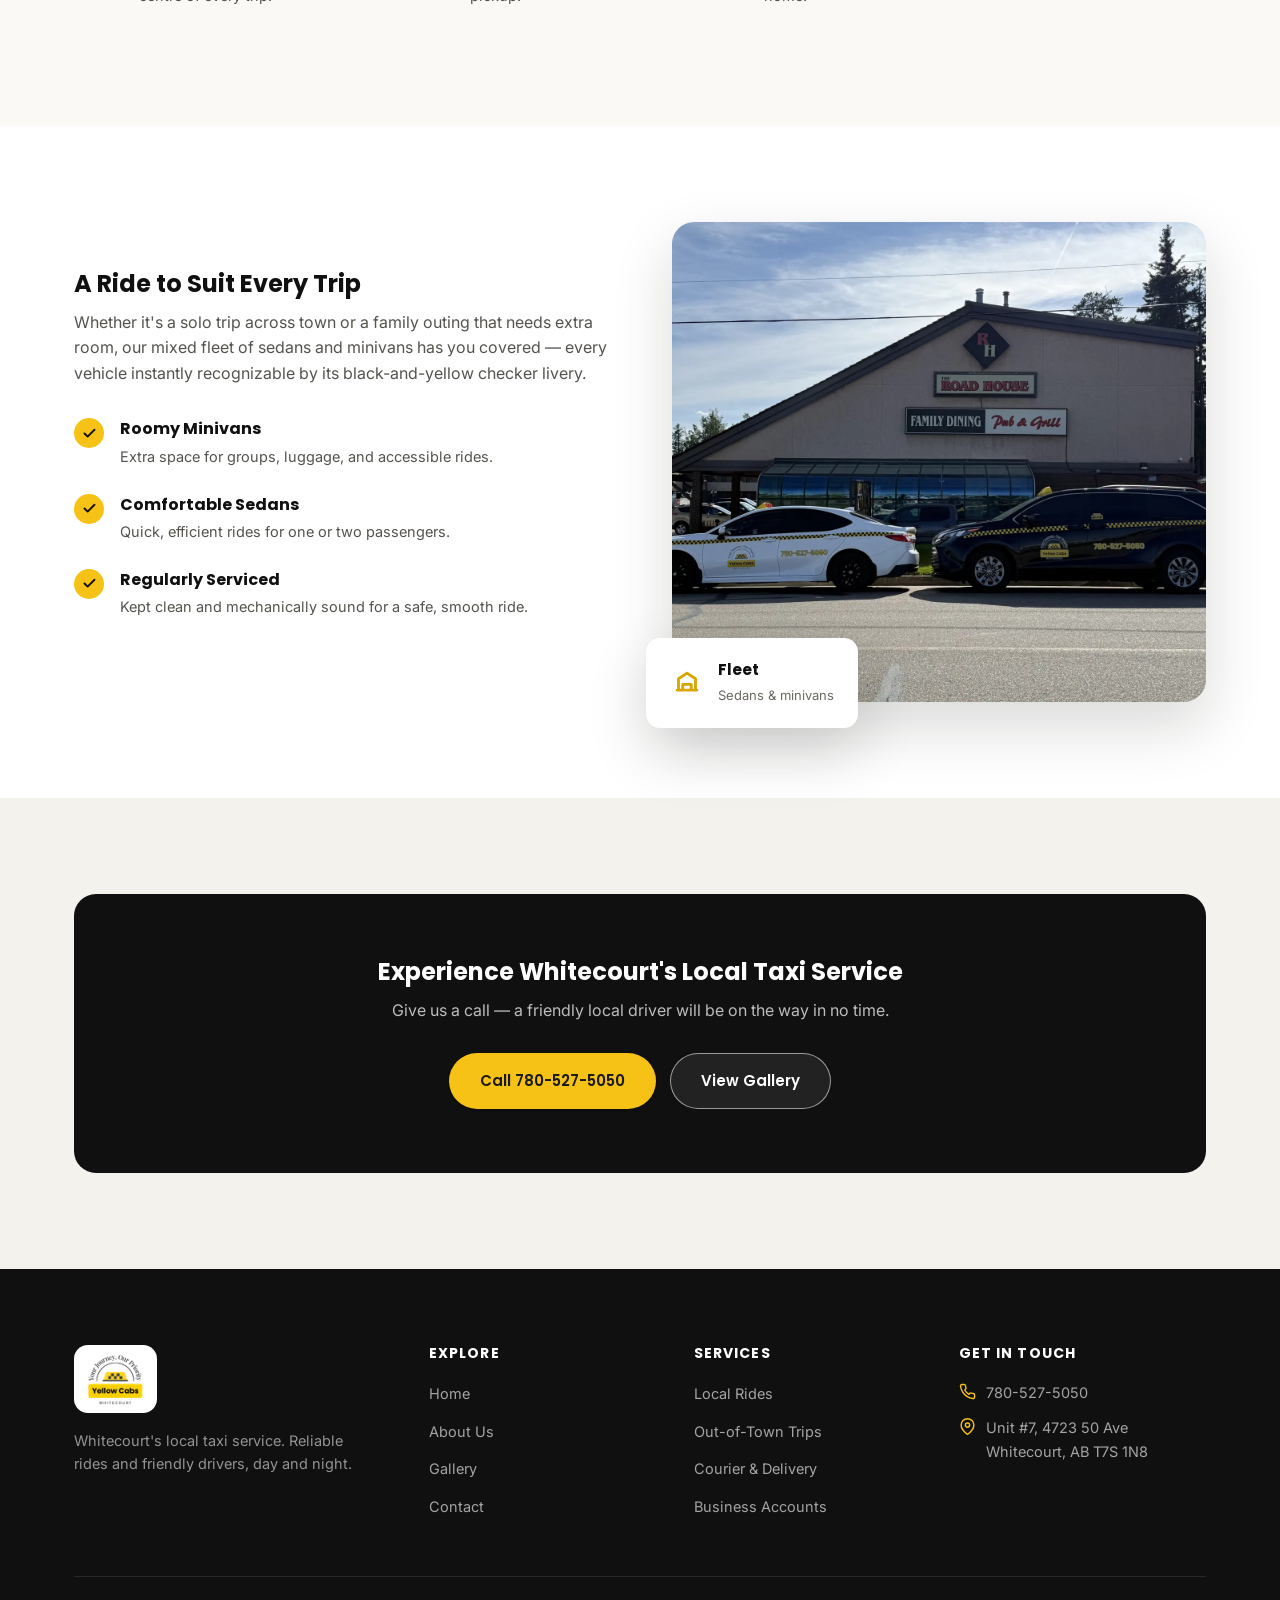
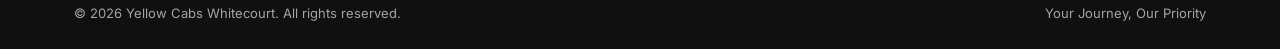
==== commit 3258187c: "SEO round 2: faster fonts, responsive hero images, deferred scripts, compression and caching Co-Auth" ====
--- a/about.html
+++ b/about.html
@@ -38,6 +38,7 @@
 <link rel="icon" type="image/svg+xml" href="favicon.svg">
 <link rel="preconnect" href="https://fonts.googleapis.com">
 <link rel="preconnect" href="https://fonts.gstatic.com" crossorigin>
+<link rel="stylesheet" href="https://fonts.googleapis.com/css2?family=Poppins:wght@500;600;700;800&family=Inter:wght@400;500;600;700&display=swap">
 <link rel="stylesheet" href="css/style.css">
 </head>
 <body>
@@ -73,7 +74,7 @@
 <main id="main-content">
 <section class="page-hero">
   <div class="hero-media">
-    <img src="images/hero/about-hero.webp" alt="Yellow Cabs Whitecourt taxis outside a local Whitecourt business">
+    <img src="images/hero/about-hero.webp" srcset="images/hero/about-hero-800.webp 800w, images/hero/about-hero.webp 1600w" sizes="100vw" alt="Yellow Cabs Whitecourt taxis outside a local Whitecourt business">
   </div>
   <div class="container hero-content">
     <div class="breadcrumb">Home <span>/</span> About</div>
@@ -86,7 +87,7 @@
   <div class="container">
     <div class="split">
       <div class="split-media">
-        <img src="images/hero/about-story.webp" alt="Yellow Cabs Whitecourt taxi outside the Town of Whitecourt Administration Building" loading="lazy">
+        <img src="images/hero/about-story.webp" srcset="images/hero/about-story-800.webp 800w, images/hero/about-story.webp 1600w" sizes="(max-width: 900px) 100vw, 50vw" alt="Yellow Cabs Whitecourt taxi outside the Town of Whitecourt Administration Building" loading="lazy">
         <div class="float-card">
           <svg aria-hidden="true" focusable="false" viewBox="0 0 24 24" fill="none" stroke="currentColor" stroke-width="2"><path d="M21 10c0 7-9 13-9 13s-9-6-9-13a9 9 0 0 1 18 0z"/><circle cx="12" cy="10" r="3"/></svg>
           <div><b>Whitecourt, AB</b><span>Proudly local</span></div>
@@ -229,6 +230,6 @@
 </footer>
 
 <script>document.getElementById('year').textContent = new Date().getFullYear();</script>
-<script src="js/main.js"></script>
+<script src="js/main.js" defer></script>
 </body>
 </html>
--- a/css/style.css
+++ b/css/style.css
@@ -3,7 +3,6 @@
    Light, premium, professional taxi company website
    =========================================================== */
 
-@import url('https://fonts.googleapis.com/css2?family=Poppins:wght@500;600;700;800&family=Inter:wght@400;500;600;700&display=swap');
 
 :root {
   --color-bg: #ffffff;
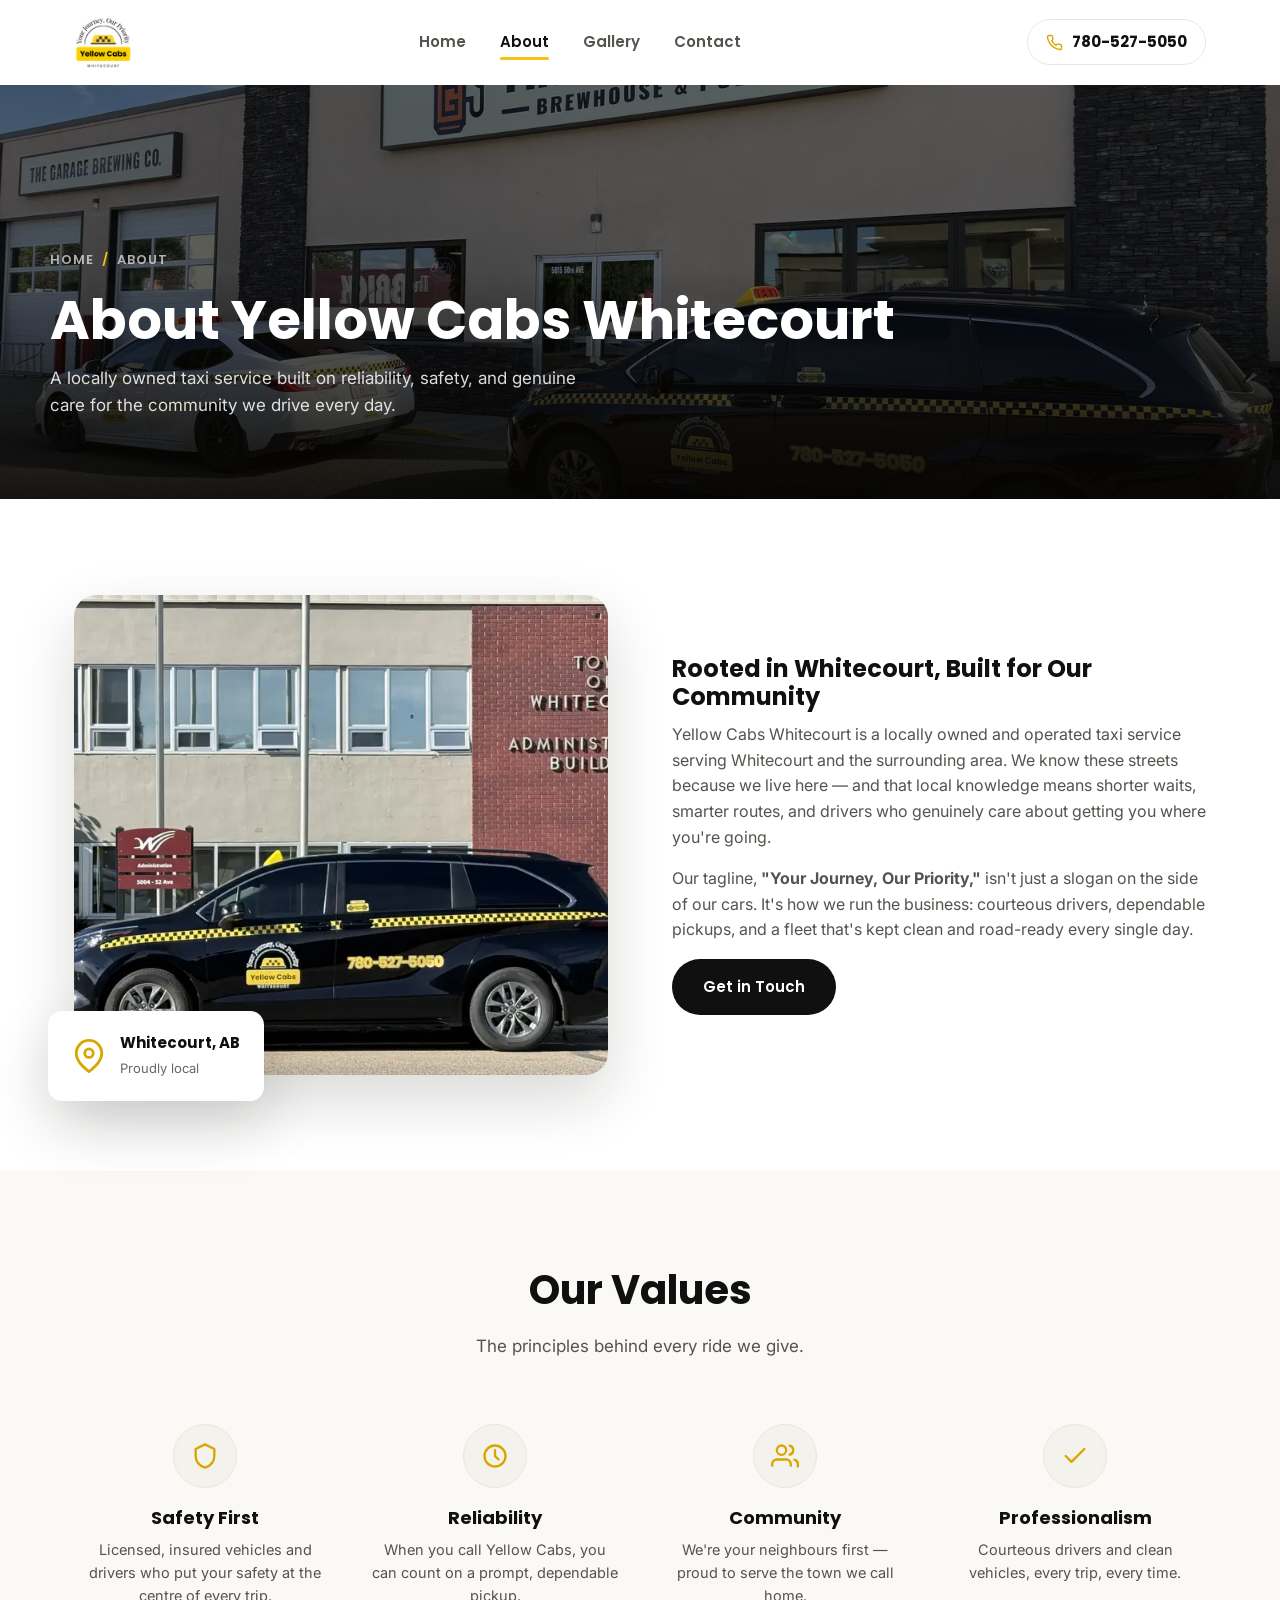
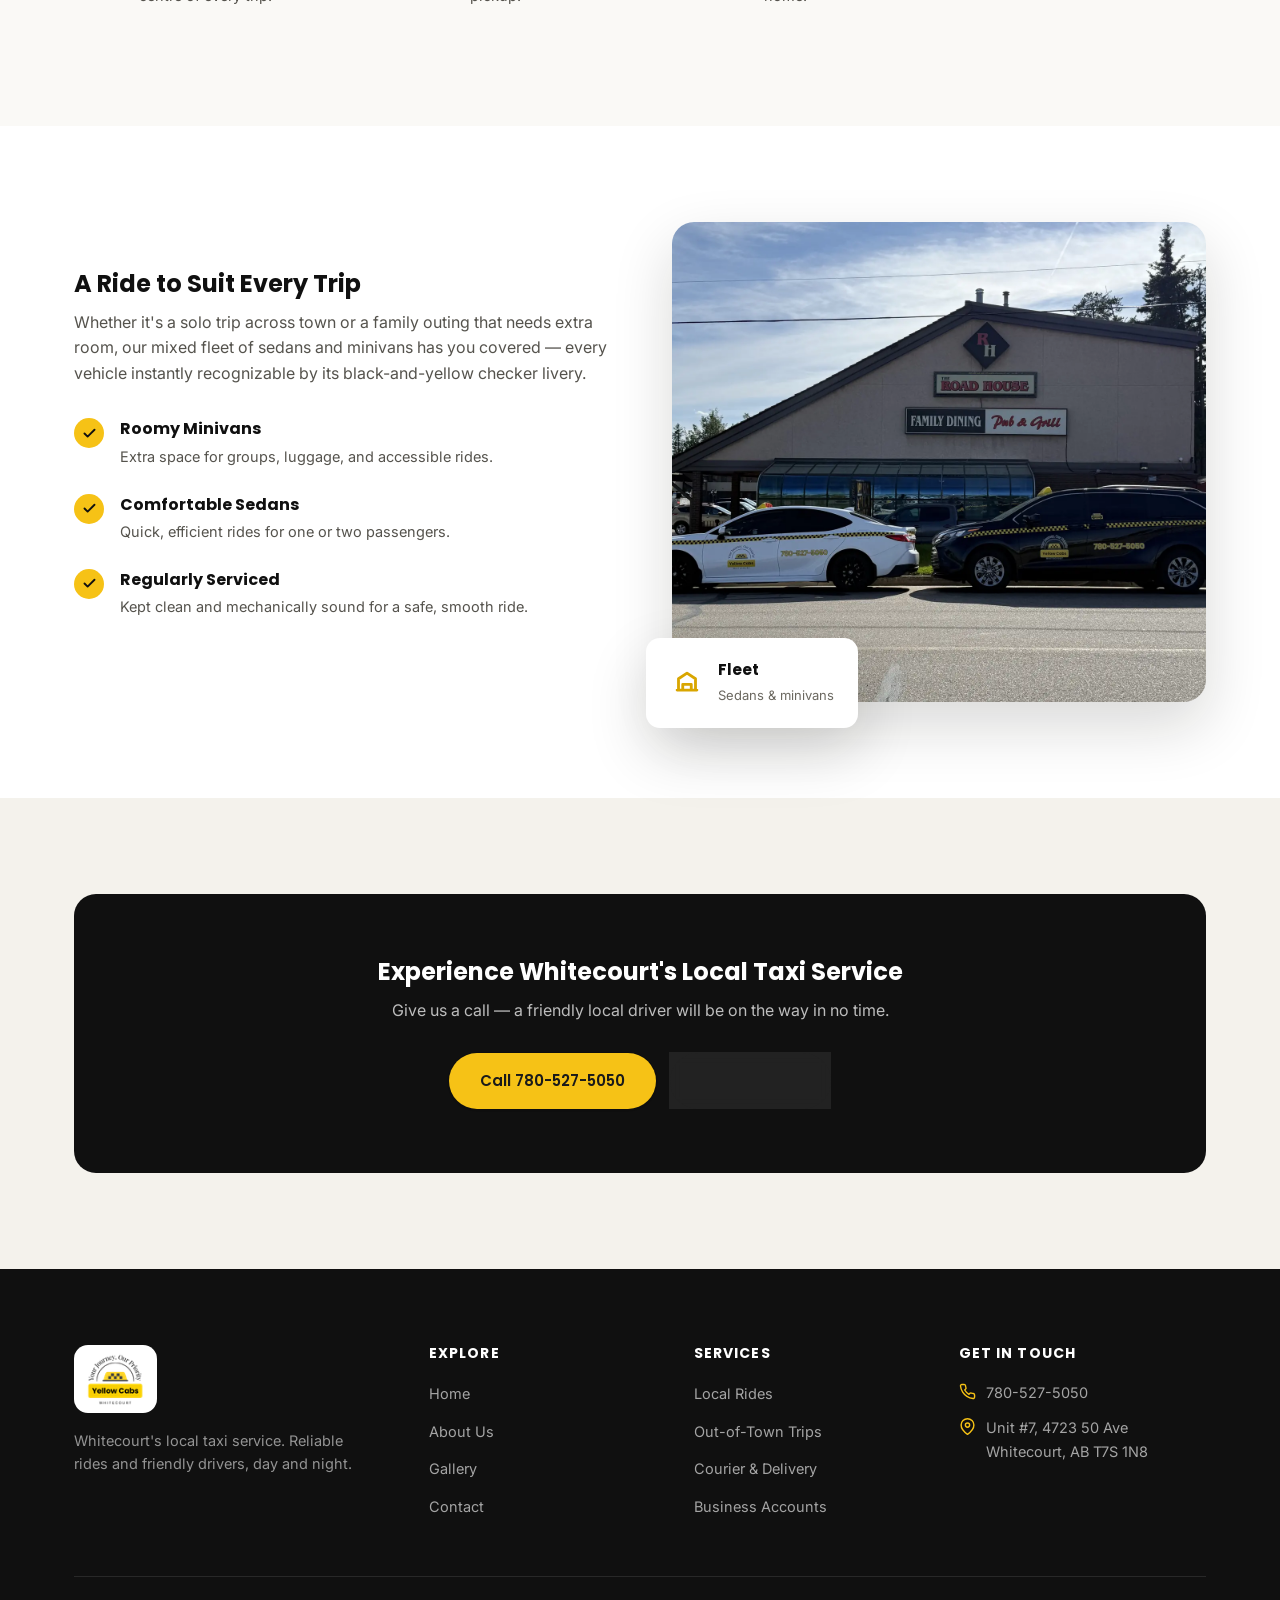
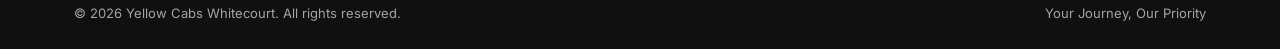
==== commit 1cba95e4: "SEO round 3: non-blocking fonts, FAQ section + FAQPage schema, heading order, llms.txt, payment info" ====
--- a/about.html
+++ b/about.html
@@ -38,7 +38,8 @@
 <link rel="icon" type="image/svg+xml" href="favicon.svg">
 <link rel="preconnect" href="https://fonts.googleapis.com">
 <link rel="preconnect" href="https://fonts.gstatic.com" crossorigin>
-<link rel="stylesheet" href="https://fonts.googleapis.com/css2?family=Poppins:wght@500;600;700;800&family=Inter:wght@400;500;600;700&display=swap">
+<link rel="preload" as="style" href="https://fonts.googleapis.com/css2?family=Poppins:wght@500;600;700;800&family=Inter:wght@400;500;600;700&display=swap" onload="this.onload=null;this.rel='stylesheet'">
+<noscript><link rel="stylesheet" href="https://fonts.googleapis.com/css2?family=Poppins:wght@500;600;700;800&family=Inter:wght@400;500;600;700&display=swap"></noscript>
 <link rel="stylesheet" href="css/style.css">
 </head>
 <body>
@@ -191,7 +192,7 @@
         <p>Whitecourt's local taxi service. Reliable rides and friendly drivers, day and night.</p>
       </div>
       <div class="footer-col">
-        <h4>Explore</h4>
+        <h2 class="footer-title">Explore</h2>
         <ul>
           <li><a href="/">Home</a></li>
           <li><a href="about.html">About Us</a></li>
@@ -200,7 +201,7 @@
         </ul>
       </div>
       <div class="footer-col">
-        <h4>Services</h4>
+        <h2 class="footer-title">Services</h2>
         <ul>
           <li><a href="/#services">Local Rides</a></li>
           <li><a href="/#services">Out-of-Town Trips</a></li>
@@ -209,7 +210,7 @@
         </ul>
       </div>
       <div class="footer-col">
-        <h4>Get in Touch</h4>
+        <h2 class="footer-title">Get in Touch</h2>
         <ul>
           <li class="contact-line">
             <svg aria-hidden="true" focusable="false" viewBox="0 0 24 24" fill="none" stroke="currentColor" stroke-width="2"><path d="M22 16.92v3a2 2 0 0 1-2.18 2 19.79 19.79 0 0 1-8.63-3.07 19.5 19.5 0 0 1-6-6 19.79 19.79 0 0 1-3.07-8.67A2 2 0 0 1 4.11 2h3a2 2 0 0 1 2 1.72c.127.96.361 1.903.7 2.81a2 2 0 0 1-.45 2.11L8.09 9.91a16 16 0 0 0 6 6l1.27-1.27a2 2 0 0 1 2.11-.45c.907.339 1.85.573 2.81.7A2 2 0 0 1 22 16.92z" stroke-linecap="round" stroke-linejoin="round"/></svg>
--- a/css/style.css
+++ b/css/style.css
@@ -618,3 +618,16 @@
 @media (max-width: 480px) {
   .gallery-grid { column-count: 1; }
 }
+
+/* FAQ */
+.faq-list { max-width: 820px; margin: 0 auto; display: grid; gap: 12px; }
+.faq-item { background: var(--color-bg); border: 1px solid var(--color-line); border-radius: var(--radius-md); box-shadow: var(--shadow-sm); }
+.faq-item summary { cursor: pointer; list-style: none; padding: 20px 56px 20px 24px; position: relative; font-family: var(--font-head); font-weight: 600; font-size: 17px; color: var(--color-ink); }
+.faq-item summary::-webkit-details-marker { display: none; }
+.faq-item summary::after { content: "+"; position: absolute; right: 24px; top: 50%; transform: translateY(-50%); width: 28px; height: 28px; border-radius: var(--radius-pill); background: var(--color-accent); color: var(--color-accent-ink); display: grid; place-items: center; font-size: 18px; line-height: 1; }
+.faq-item[open] summary::after { content: "\2212"; }
+.faq-item summary:focus-visible { outline: 2px solid var(--color-accent-dark); outline-offset: 2px; border-radius: var(--radius-md); }
+.faq-item p { margin: 0; padding: 0 24px 22px; color: var(--color-ink-soft); }
+
+/* Footer column titles (h2 for correct heading order, styled as before) */
+.footer-col .footer-title { color: #fff; font-size: 14px; text-transform: uppercase; letter-spacing: .08em; margin-bottom: 20px; }
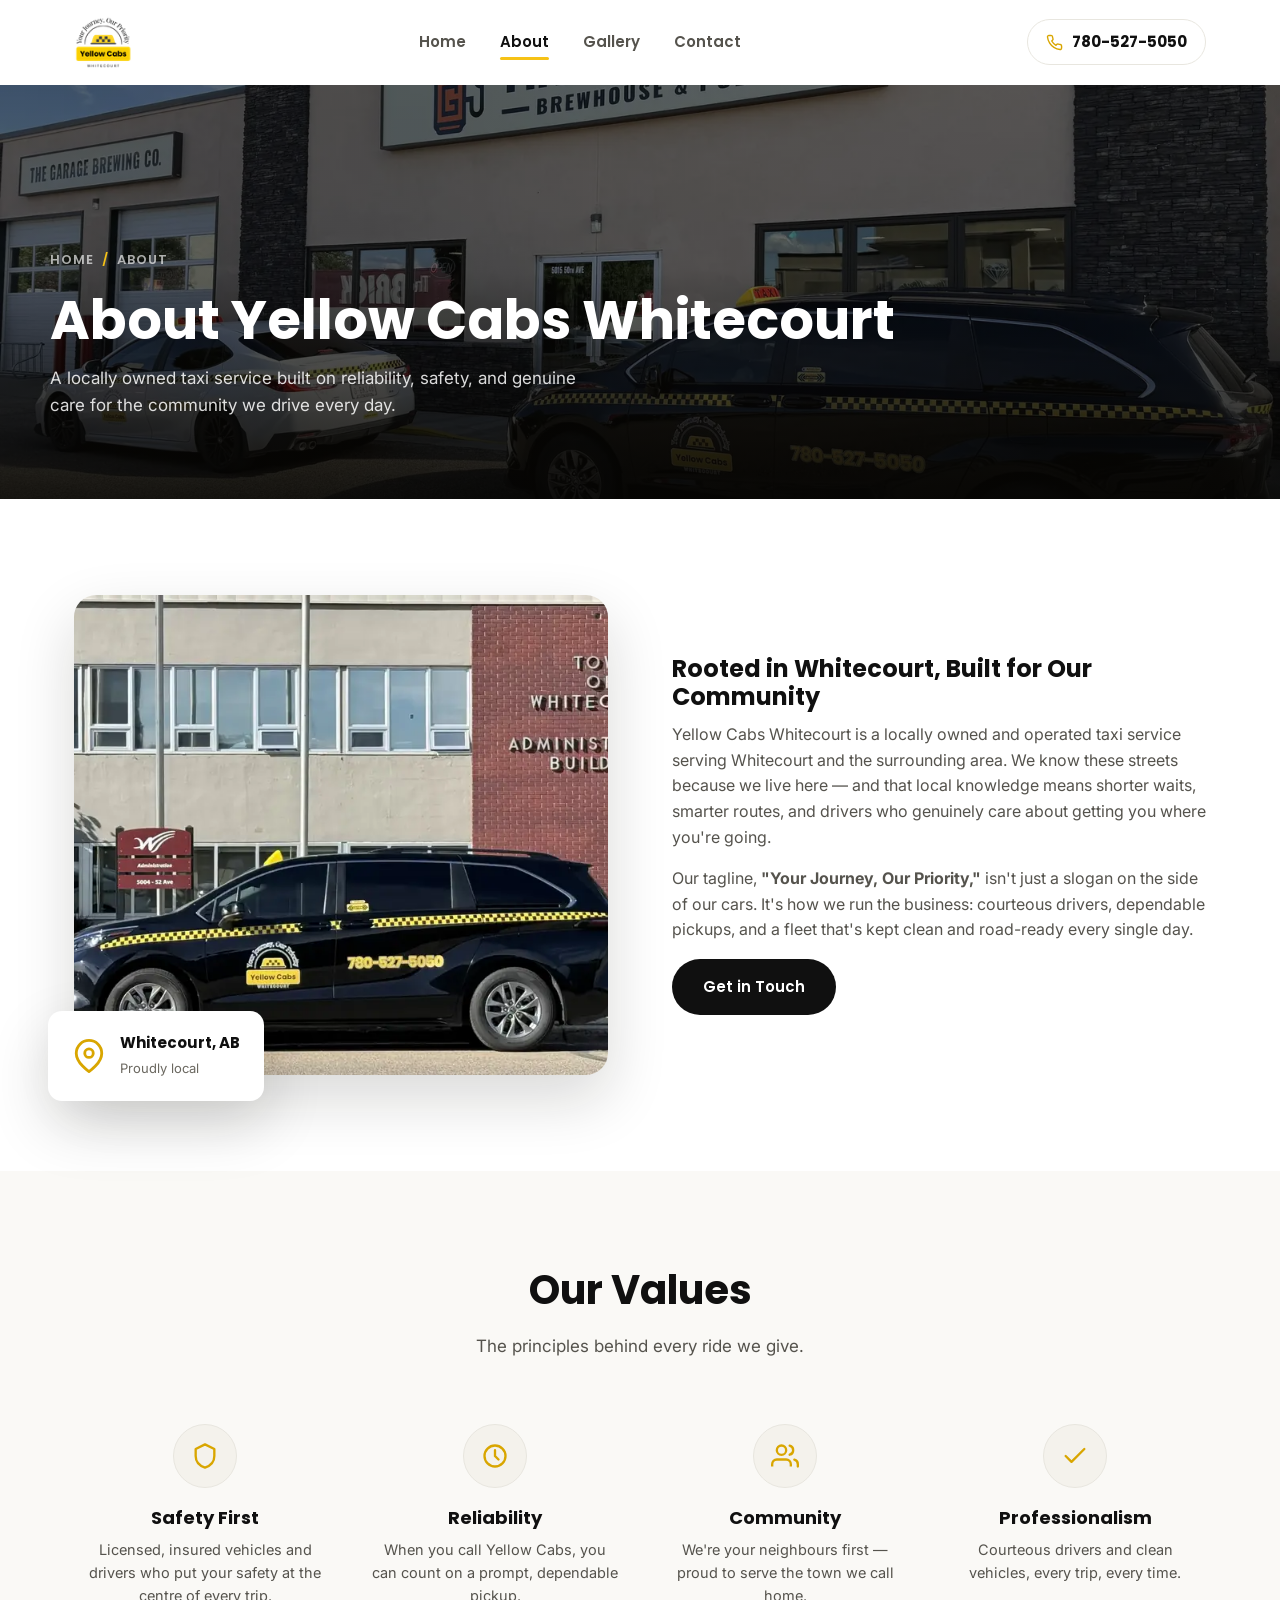
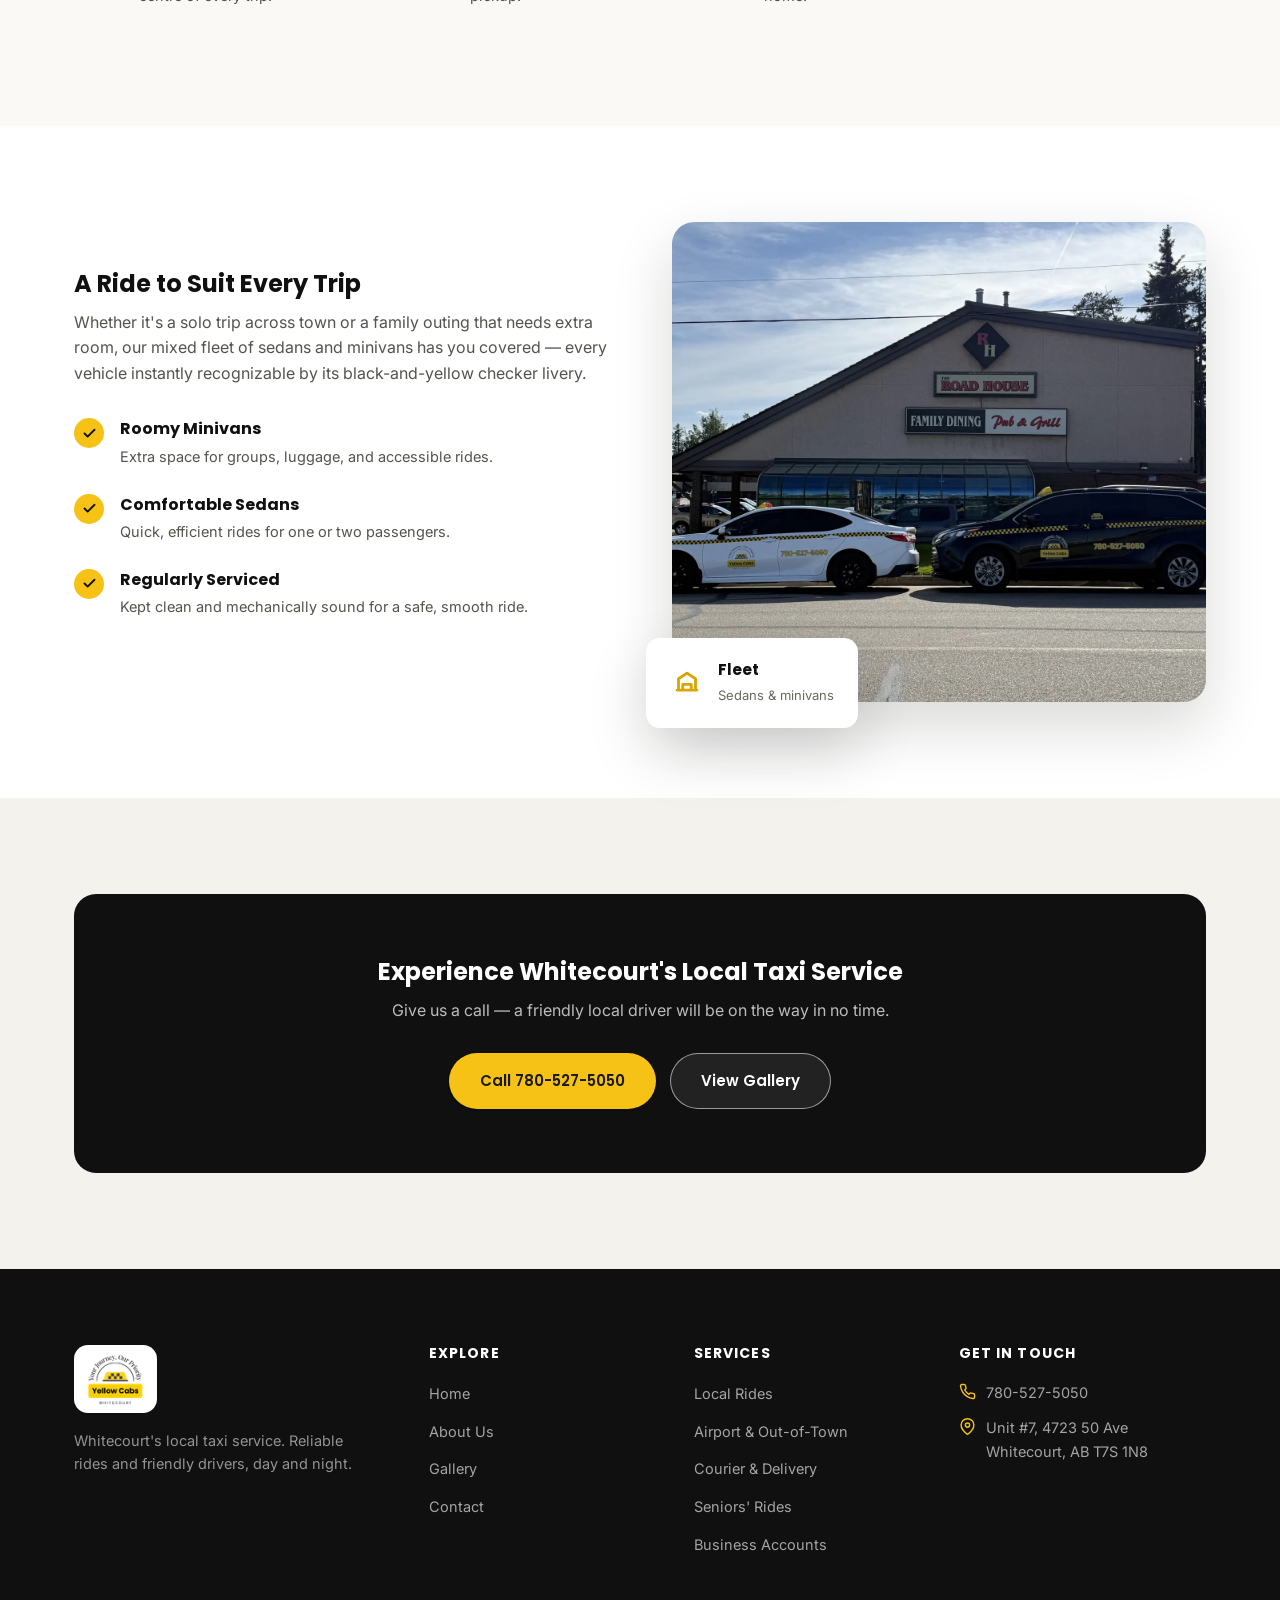
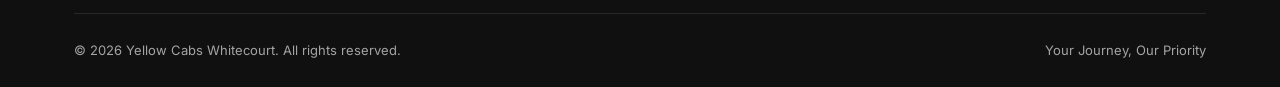
==== commit a2f85013: "SEO round 4: service pages (airport, courier, seniors) with Service/FAQ/Breadcrumb schema, mobile he" ====
--- a/about.html
+++ b/about.html
@@ -4,12 +4,16 @@
 <meta charset="UTF-8">
 <meta name="viewport" content="width=device-width, initial-scale=1.0">
 <!-- Google tag (GA4) -->
-<script async src="https://www.googletagmanager.com/gtag/js?id=G-EYVP5B3NM8"></script>
 <script>
   window.dataLayer = window.dataLayer || [];
   function gtag(){dataLayer.push(arguments);}
   gtag('js', new Date());
   gtag('config', 'G-EYVP5B3NM8');
+  window.addEventListener('load', function () {
+    var s = document.createElement('script'); s.async = true;
+    s.src = 'https://www.googletagmanager.com/gtag/js?id=G-EYVP5B3NM8';
+    document.head.appendChild(s);
+  });
   // Track taps on phone and email links
   document.addEventListener('click', function (e) {
     var a = e.target.closest('a[href^="tel:"], a[href^="mailto:"]');
@@ -204,8 +208,9 @@
         <h2 class="footer-title">Services</h2>
         <ul>
           <li><a href="/#services">Local Rides</a></li>
-          <li><a href="/#services">Out-of-Town Trips</a></li>
-          <li><a href="/#services">Courier &amp; Delivery</a></li>
+          <li><a href="airport-taxi.html">Airport &amp; Out-of-Town</a></li>
+          <li><a href="courier-delivery.html">Courier &amp; Delivery</a></li>
+          <li><a href="seniors-rides.html">Seniors' Rides</a></li>
           <li><a href="/#services">Business Accounts</a></li>
         </ul>
       </div>
--- a/css/style.css
+++ b/css/style.css
@@ -631,3 +631,13 @@
 
 /* Footer column titles (h2 for correct heading order, styled as before) */
 .footer-col .footer-title { color: #fff; font-size: 14px; text-transform: uppercase; letter-spacing: .08em; margin-bottom: 20px; }
+
+/* Round 4 */
+.card-link { display: inline-block; margin-top: 14px; font-weight: 600; font-size: 14.5px; color: var(--color-ink); border-bottom: 2px solid var(--color-accent); }
+.card-link:hover { color: var(--color-accent-dark); }
+.service-card--link { display: block; color: inherit; }
+.grid-2 { display: grid; grid-template-columns: repeat(2, 1fr); gap: 24px; }
+@media (max-width: 700px) { .grid-2 { grid-template-columns: 1fr; } }
+.step-num { font-family: var(--font-head); font-weight: 700; font-size: 20px; }
+.breadcrumb a { color: inherit; }
+.page-hero picture, .hero picture { display: contents; }
